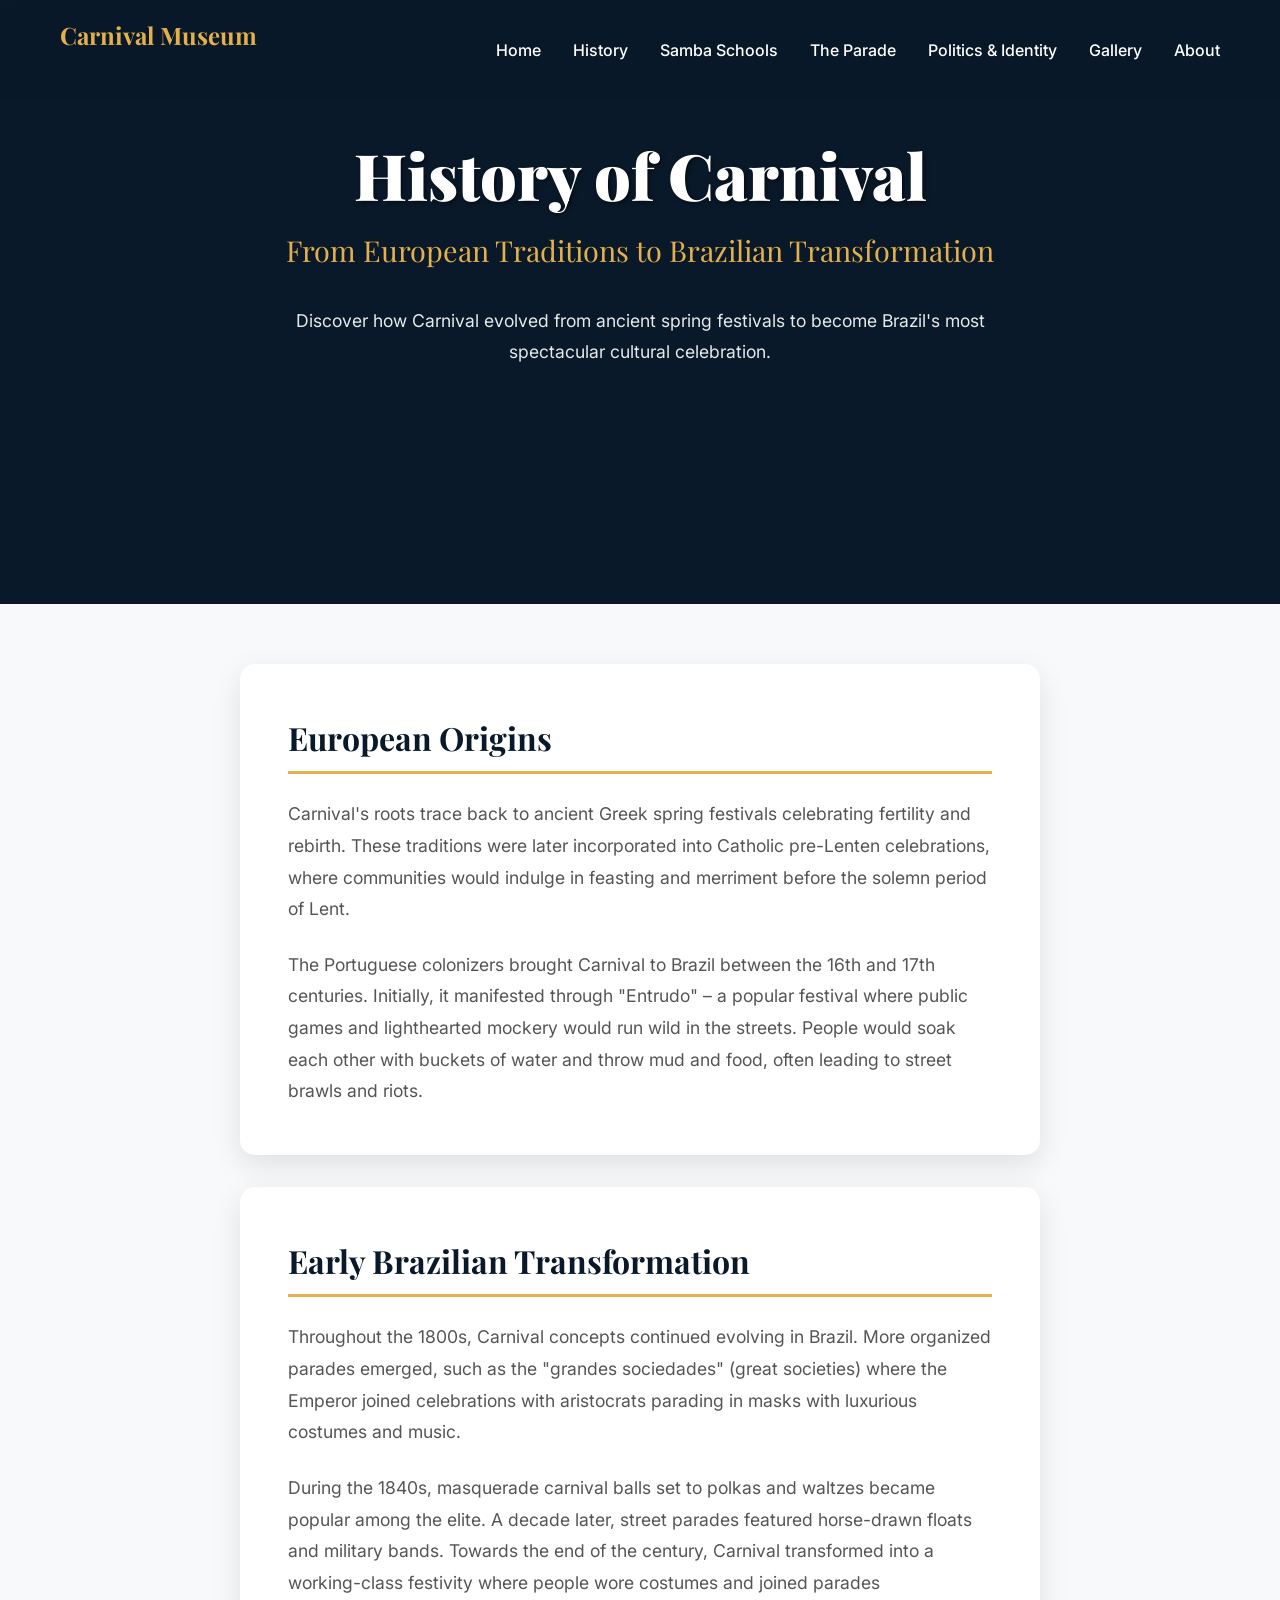
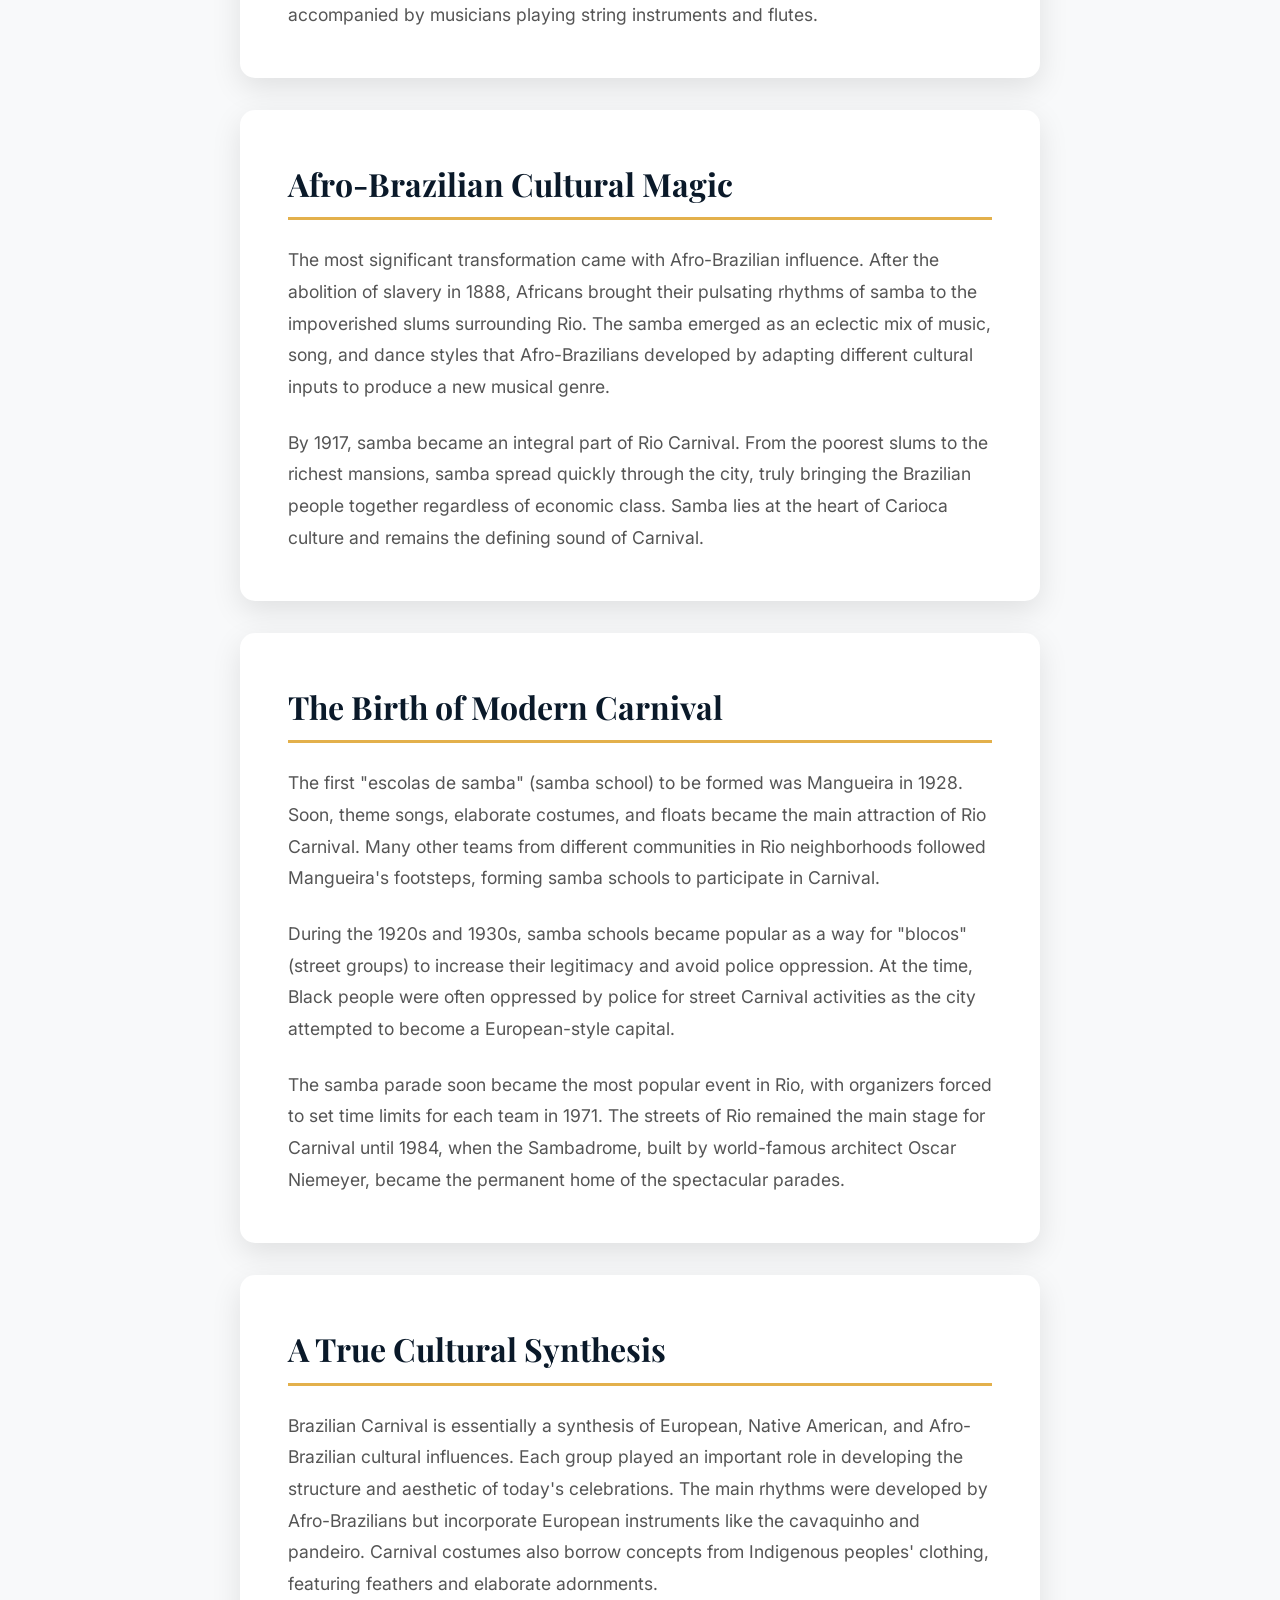
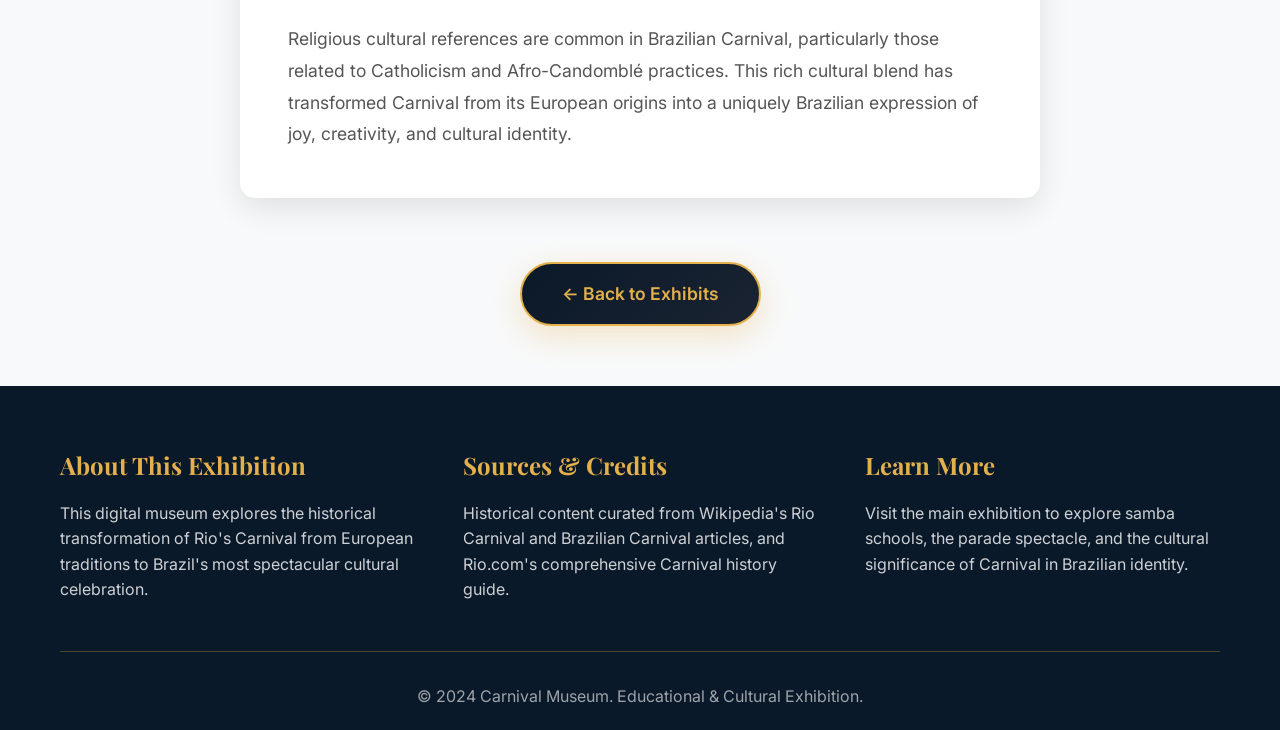
==== history.html @ 009efcbb "Connect all exhibit pages with sequential navigation" ====
<!DOCTYPE html>
<html lang="en">
<head>
    <meta charset="UTF-8">
    <meta name="viewport" content="width=device-width, initial-scale=1.0">
    <title>History of Carnival - Digital Museum</title>
    <link rel="stylesheet" href="styles.css">
    <link rel="preconnect" href="https://fonts.googleapis.com">
    <link rel="preconnect" href="https://fonts.gstatic.com" crossorigin>
    <link href="https://fonts.googleapis.com/css2?family=Playfair+Display:wght@400;700;900&family=Inter:wght@300;400;500;600&display=swap" rel="stylesheet">
</head>
<body>
    <!-- Navigation Bar -->
    <header class="navbar" id="navbar">
        <div class="nav-container">
            <div class="nav-logo">
                <h2>Carnival Museum</h2>
            </div>
            <nav class="nav-menu" id="nav-menu">
                <a href="index.html" class="nav-link">Home</a>
                <a href="history.html" class="nav-link">History</a>
                <a href="samba-schools.html" class="nav-link">Samba Schools</a>
                <a href="parade.html" class="nav-link">The Parade</a>
                <a href="politics.html" class="nav-link">Politics & Identity</a>
                <a href="index.html#gallery" class="nav-link">Gallery</a>
                <a href="index.html#about" class="nav-link">About</a>
            </nav>
            <div class="hamburger" id="hamburger">
                <span class="bar"></span>
                <span class="bar"></span>
                <span class="bar"></span>
            </div>
        </div>
    </header>

    <!-- History Hero Section -->
    <section class="history-hero">
        <div class="hero-background">
            <img src="images/history.jpg" alt="Carnival History">
            <div class="hero-overlay"></div>
        </div>
        <div class="hero-content">
            <h1 class="hero-title">History of Carnival</h1>
            <h2 class="hero-subtitle">From European Traditions to Brazilian Transformation</h2>
            <p class="hero-description">
                Discover how Carnival evolved from ancient spring festivals to become Brazil's most spectacular cultural celebration.
            </p>
        </div>
    </section>

    <!-- History Content -->
    <section class="history-content">
        <div class="container">
            <div class="history-article">
                <!-- European Origins -->
                <div class="history-section" data-aos="fade-up">
                    <h2>European Origins</h2>
                    <p>
                        Carnival's roots trace back to ancient Greek spring festivals celebrating fertility and rebirth. 
                        These traditions were later incorporated into Catholic pre-Lenten celebrations, where communities 
                        would indulge in feasting and merriment before the solemn period of Lent.
                    </p>
                    <p>
                        The Portuguese colonizers brought Carnival to Brazil between the 16th and 17th centuries. 
                        Initially, it manifested through "Entrudo" – a popular festival where public games and 
                        lighthearted mockery would run wild in the streets. People would soak each other with 
                        buckets of water and throw mud and food, often leading to street brawls and riots.
                    </p>
                </div>

                <!-- Early Brazilian Transformation -->
                <div class="history-section" data-aos="fade-up" data-aos-delay="100">
                    <h2>Early Brazilian Transformation</h2>
                    <p>
                        Throughout the 1800s, Carnival concepts continued evolving in Brazil. More organized parades 
                        emerged, such as the "grandes sociedades" (great societies) where the Emperor joined 
                        celebrations with aristocrats parading in masks with luxurious costumes and music.
                    </p>
                    <p>
                        During the 1840s, masquerade carnival balls set to polkas and waltzes became popular among 
                        the elite. A decade later, street parades featured horse-drawn floats and military bands. 
                        Towards the end of the century, Carnival transformed into a working-class festivity where 
                        people wore costumes and joined parades accompanied by musicians playing string instruments and flutes.
                    </p>
                </div>

                <!-- Afro-Brazilian Influence -->
                <div class="history-section" data-aos="fade-up" data-aos-delay="200">
                    <h2>Afro-Brazilian Cultural Magic</h2>
                    <p>
                        The most significant transformation came with Afro-Brazilian influence. After the abolition 
                        of slavery in 1888, Africans brought their pulsating rhythms of samba to the impoverished 
                        slums surrounding Rio. The samba emerged as an eclectic mix of music, song, and dance 
                        styles that Afro-Brazilians developed by adapting different cultural inputs to produce a 
                        new musical genre.
                    </p>
                    <p>
                        By 1917, samba became an integral part of Rio Carnival. From the poorest slums to the 
                        richest mansions, samba spread quickly through the city, truly bringing the Brazilian people 
                        together regardless of economic class. Samba lies at the heart of Carioca culture and remains 
                        the defining sound of Carnival.
                    </p>
                </div>

                <!-- Modern Carnival -->
                <div class="history-section" data-aos="fade-up" data-aos-delay="300">
                    <h2>The Birth of Modern Carnival</h2>
                    <p>
                        The first "escolas de samba" (samba school) to be formed was Mangueira in 1928. Soon, 
                        theme songs, elaborate costumes, and floats became the main attraction of Rio Carnival. 
                        Many other teams from different communities in Rio neighborhoods followed Mangueira's footsteps, 
                        forming samba schools to participate in Carnival.
                    </p>
                    <p>
                        During the 1920s and 1930s, samba schools became popular as a way for "blocos" (street groups) 
                        to increase their legitimacy and avoid police oppression. At the time, Black people were often 
                        oppressed by police for street Carnival activities as the city attempted to become a 
                        European-style capital.
                    </p>
                    <p>
                        The samba parade soon became the most popular event in Rio, with organizers forced to set 
                        time limits for each team in 1971. The streets of Rio remained the main stage for Carnival 
                        until 1984, when the Sambadrome, built by world-famous architect Oscar Niemeyer, became 
                        the permanent home of the spectacular parades.
                    </p>
                </div>

                <!-- Cultural Synthesis -->
                <div class="history-section" data-aos="fade-up" data-aos-delay="400">
                    <h2>A True Cultural Synthesis</h2>
                    <p>
                        Brazilian Carnival is essentially a synthesis of European, Native American, and Afro-Brazilian 
                        cultural influences. Each group played an important role in developing the structure and 
                        aesthetic of today's celebrations. The main rhythms were developed by Afro-Brazilians but 
                        incorporate European instruments like the cavaquinho and pandeiro. Carnival costumes also 
                        borrow concepts from Indigenous peoples' clothing, featuring feathers and elaborate adornments.
                    </p>
                    <p>
                        Religious cultural references are common in Brazilian Carnival, particularly those related to 
                        Catholicism and Afro-Candomblé practices. This rich cultural blend has transformed Carnival 
                        from its European origins into a uniquely Brazilian expression of joy, creativity, and cultural identity.
                    </p>
                </div>
            </div>

            <!-- Back to Exhibits -->
            <div class="back-to-exhibits" data-aos="fade-up" data-aos-delay="500">
                <a href="index.html#exhibits" class="cta-button">← Back to Exhibits</a>
            </div>
        </div>
    </section>

    <!-- Footer -->
    <footer class="footer">
        <div class="container">
            <div class="footer-content">
                <div class="footer-section">
                    <h3>About This Exhibition</h3>
                    <p>
                        This digital museum explores the historical transformation of Rio's Carnival from European 
                        traditions to Brazil's most spectacular cultural celebration.
                    </p>
                </div>
                <div class="footer-section">
                    <h3>Sources & Credits</h3>
                    <p>
                        Historical content curated from Wikipedia's Rio Carnival and Brazilian Carnival articles, 
                        and Rio.com's comprehensive Carnival history guide.
                    </p>
                </div>
                <div class="footer-section">
                    <h3>Learn More</h3>
                    <p>
                        Visit the main exhibition to explore samba schools, the parade spectacle, and the cultural 
                        significance of Carnival in Brazilian identity.
                    </p>
                </div>
            </div>
            <div class="footer-bottom">
                <p>&copy; 2024 Carnival Museum. Educational & Cultural Exhibition.</p>
            </div>
        </div>
    </footer>

    <script src="script.js"></script>
</body>
</html>
---- styles.css ----
/* Reset and Base Styles */
* {
    margin: 0;
    padding: 0;
    box-sizing: border-box;
}

html {
    scroll-behavior: smooth;
}

body {
    font-family: 'Inter', sans-serif;
    line-height: 1.6;
    color: #333;
    background-color: #0a1929;
    overflow-x: hidden;
}

.container {
    max-width: 1200px;
    margin: 0 auto;
    padding: 0 20px;
}

/* Typography */
h1, h2, h3 {
    font-family: 'Playfair Display', serif;
    font-weight: 700;
}

h1 {
    font-size: 4rem;
    font-weight: 900;
    line-height: 1.1;
}

h2 {
    font-size: 3rem;
    margin-bottom: 2rem;
}

h3 {
    font-size: 1.5rem;
    margin-bottom: 1rem;
}

/* Navigation Bar */
.navbar {
    position: fixed;
    top: 0;
    width: 100%;
    background: rgba(10, 25, 41, 0.95);
    backdrop-filter: blur(10px);
    z-index: 1000;
    transition: all 0.3s ease;
    padding: 1rem 0;
}

.navbar.scrolled {
    background: rgba(10, 25, 41, 0.98);
    box-shadow: 0 2px 20px rgba(0, 0, 0, 0.3);
}

.nav-container {
    max-width: 1200px;
    margin: 0 auto;
    padding: 0 20px;
    display: flex;
    justify-content: space-between;
    align-items: center;
}

.nav-logo h2 {
    color: #e3b04b;
    font-size: 1.5rem;
    font-weight: 700;
}

.nav-menu {
    display: flex;
    gap: 2rem;
    list-style: none;
}

.nav-link {
    color: #fff;
    text-decoration: none;
    font-weight: 500;
    transition: color 0.3s ease;
    position: relative;
}

.nav-link:hover {
    color: #e3b04b;
}

.nav-link::after {
    content: '';
    position: absolute;
    bottom: -5px;
    left: 0;
    width: 0;
    height: 2px;
    background: #e3b04b;
    transition: width 0.3s ease;
}

.nav-link:hover::after {
    width: 100%;
}

.hamburger {
    display: none;
    flex-direction: column;
    cursor: pointer;
}

.bar {
    width: 25px;
    height: 3px;
    background: #e3b04b;
    margin: 3px 0;
    transition: 0.3s;
}

/* Hero Section */
.hero {
    height: 100vh;
    position: relative;
    display: flex;
    align-items: center;
    justify-content: center;
    overflow: hidden;
}

.hero-background {
    position: absolute;
    top: 0;
    left: 0;
    width: 100%;
    height: 100%;
    z-index: -1;
}

.hero-background img {
    width: 100%;
    height: 100%;
    object-fit: cover;
}

.hero-overlay {
    position: absolute;
    top: 0;
    left: 0;
    width: 100%;
    height: 100%;
    background: linear-gradient(135deg, rgba(10, 25, 41, 0.8) 0%, rgba(10, 25, 41, 0.6) 100%);
}

.hero-content {
    text-align: center;
    color: #fff;
    max-width: 800px;
    padding: 0 20px;
    z-index: 1;
}

.hero-title {
    font-size: 5rem;
    margin-bottom: 1rem;
    color: #fff;
    text-shadow: 2px 2px 4px rgba(0, 0, 0, 0.5);
}

.hero-subtitle {
    font-size: 2rem;
    font-weight: 400;
    margin-bottom: 2rem;
    color: #e3b04b;
}

.hero-description {
    font-size: 1.2rem;
    margin-bottom: 3rem;
    line-height: 1.8;
    opacity: 0.9;
}

.cta-button {
    display: inline-block;
    background: linear-gradient(135deg, #e3b04b 0%, #f4d03f 100%);
    color: #0a1929;
    padding: 1rem 2.5rem;
    border-radius: 50px;
    text-decoration: none;
    font-weight: 600;
    font-size: 1.1rem;
    transition: all 0.3s ease;
    box-shadow: 0 10px 30px rgba(227, 176, 75, 0.3);
}

.cta-button:hover {
    transform: translateY(-3px);
    box-shadow: 0 15px 40px rgba(227, 176, 75, 0.4);
}

/* Exhibit Cards */
.exhibits {
    padding: 100px 0;
    background: #f8f9fa;
}

.exhibit-grid {
    display: grid;
    grid-template-columns: repeat(4, 1fr);
    gap: 1.5rem;
    margin-top: 4rem;
}

.exhibit-card {
    background: #fff;
    border-radius: 15px;
    overflow: hidden;
    box-shadow: 0 10px 30px rgba(0, 0, 0, 0.1);
    transition: all 0.3s ease;
    cursor: pointer;
}

.exhibit-card-link {
    text-decoration: none;
    color: inherit;
    display: block;
}

.exhibit-card-link:hover .exhibit-card {
    transform: translateY(-10px);
    box-shadow: 0 20px 40px rgba(0, 0, 0, 0.15);
}

.exhibit-card:hover {
    transform: translateY(-10px);
    box-shadow: 0 20px 40px rgba(0, 0, 0, 0.15);
}

.card-image {
    position: relative;
    height: 250px;
    overflow: hidden;
}

.card-image img {
    width: 100%;
    height: 100%;
    object-fit: cover;
    transition: transform 0.3s ease;
}

.exhibit-card:hover .card-image img {
    transform: scale(1.1);
}

.card-overlay {
    position: absolute;
    bottom: 0;
    left: 0;
    width: 100%;
    height: 50%;
    background: linear-gradient(to top, rgba(0, 0, 0, 0.7) 0%, transparent 100%);
}

.card-content {
    padding: 2rem;
}

.card-content h3 {
    color: #0a1929;
    margin-bottom: 1rem;
}

.card-content p {
    color: #666;
    line-height: 1.6;
}

/* Timeline */
.timeline {
    padding: 100px 0;
    background: #0a1929;
    color: #fff;
}

.section-title {
    text-align: center;
    color: #e3b04b;
    margin-bottom: 4rem;
}

.timeline-container {
    display: grid;
    grid-template-columns: repeat(auto-fit, minmax(250px, 1fr));
    gap: 2rem;
}

.timeline-card {
    background: rgba(255, 255, 255, 0.05);
    border: 1px solid rgba(227, 176, 75, 0.3);
    border-radius: 15px;
    padding: 2rem;
    transition: all 0.3s ease;
}

.timeline-card:hover {
    background: rgba(255, 255, 255, 0.1);
    border-color: #e3b04b;
    transform: translateY(-5px);
}

.timeline-year {
    font-size: 2rem;
    font-weight: 700;
    color: #e3b04b;
    margin-bottom: 1rem;
}

.timeline-content h3 {
    color: #fff;
    margin-bottom: 1rem;
}

.timeline-content p {
    color: rgba(255, 255, 255, 0.8);
    line-height: 1.6;
}

/* Gallery */
.gallery {
    padding: 100px 0;
    background: #f8f9fa;
}

.gallery-grid {
    display: grid;
    grid-template-columns: repeat(auto-fit, minmax(300px, 1fr));
    gap: 2rem;
}

.gallery-item {
    position: relative;
    height: 300px;
    border-radius: 15px;
    overflow: hidden;
    cursor: pointer;
    transition: all 0.3s ease;
}

.gallery-item img {
    width: 100%;
    height: 100%;
    object-fit: cover;
    transition: transform 0.3s ease;
}

.gallery-item:hover img {
    transform: scale(1.1);
}

.gallery-overlay {
    position: absolute;
    top: 0;
    left: 0;
    width: 100%;
    height: 100%;
    background: rgba(227, 176, 75, 0.8);
    display: flex;
    align-items: center;
    justify-content: center;
    opacity: 0;
    transition: opacity 0.3s ease;
}

.gallery-item:hover .gallery-overlay {
    opacity: 1;
}

.gallery-overlay span {
    color: #0a1929;
    font-weight: 600;
    font-size: 1.1rem;
}

/* Lightbox */
.lightbox {
    position: fixed;
    top: 0;
    left: 0;
    width: 100%;
    height: 100%;
    background: rgba(0, 0, 0, 0.9);
    display: none;
    align-items: center;
    justify-content: center;
    z-index: 2000;
}

.lightbox.active {
    display: flex;
}

.lightbox-content {
    position: relative;
    max-width: 90%;
    max-height: 90%;
}

.lightbox-content img {
    width: 100%;
    height: 100%;
    object-fit: contain;
    border-radius: 10px;
}

.lightbox-close {
    position: absolute;
    top: -40px;
    right: 0;
    background: none;
    border: none;
    color: #fff;
    font-size: 2rem;
    cursor: pointer;
    transition: color 0.3s ease;
}

.lightbox-close:hover {
    color: #e3b04b;
}

/* Rhythm Section */
.rhythm-section {
    padding: 100px 0;
    background: linear-gradient(135deg, #0a1929 0%, #1a2332 100%);
    color: #fff;
    text-align: center;
}

.rhythm-description {
    max-width: 600px;
    margin: 0 auto 3rem;
    font-size: 1.1rem;
    line-height: 1.8;
    opacity: 0.9;
}

.rhythm-button {
    background: linear-gradient(135deg, #e3b04b 0%, #f4d03f 100%);
    color: #0a1929;
    border: none;
    padding: 1rem 2.5rem;
    border-radius: 50px;
    font-size: 1.1rem;
    font-weight: 600;
    cursor: pointer;
    transition: all 0.3s ease;
    box-shadow: 0 10px 30px rgba(227, 176, 75, 0.3);
    display: inline-flex;
    align-items: center;
    gap: 0.5rem;
}

.rhythm-button:hover {
    transform: translateY(-3px);
    box-shadow: 0 15px 40px rgba(227, 176, 75, 0.4);
}

.play-icon {
    font-size: 1.2rem;
}

.rhythm-button.playing .play-icon {
    animation: pulse 1s infinite;
}

@keyframes pulse {
    0% { transform: scale(1); }
    50% { transform: scale(1.1); }
    100% { transform: scale(1); }
}

/* Footer */
.footer {
    background: #0a1929;
    color: #fff;
    padding: 60px 0 20px;
}

.footer-content {
    display: grid;
    grid-template-columns: repeat(auto-fit, minmax(300px, 1fr));
    gap: 3rem;
    margin-bottom: 3rem;
}

.footer-section h3 {
    color: #e3b04b;
    margin-bottom: 1rem;
}

.footer-section p {
    color: rgba(255, 255, 255, 0.8);
    line-height: 1.6;
}

.footer-bottom {
    border-top: 1px solid rgba(227, 176, 75, 0.3);
    padding-top: 2rem;
    text-align: center;
    color: rgba(255, 255, 255, 0.6);
}

/* History Page Styles */
.history-hero {
    height: 60vh;
    position: relative;
    display: flex;
    align-items: center;
    justify-content: center;
    overflow: hidden;
    margin-bottom: 4rem;
}

.history-hero .hero-background {
    position: absolute;
    top: 0;
    left: 0;
    width: 100%;
    height: 100%;
    z-index: -1;
}

.history-hero .hero-background img {
    width: 100%;
    height: 100%;
    object-fit: cover;
}

.history-hero .hero-overlay {
    position: absolute;
    top: 0;
    left: 0;
    width: 100%;
    height: 100%;
    background: linear-gradient(135deg, rgba(10, 25, 41, 0.9) 0%, rgba(10, 25, 41, 0.7) 100%);
}

.history-hero .hero-content {
    text-align: center;
    color: #fff;
    max-width: 800px;
    padding: 0 20px;
    z-index: 1;
}

.history-hero .hero-title {
    font-size: 4rem;
    margin-bottom: 1rem;
    color: #fff;
    text-shadow: 2px 2px 4px rgba(0, 0, 0, 0.5);
}

.history-hero .hero-subtitle {
    font-size: 1.8rem;
    font-weight: 400;
    margin-bottom: 2rem;
    color: #e3b04b;
}

.history-hero .hero-description {
    font-size: 1.1rem;
    margin-bottom: 2rem;
    line-height: 1.8;
    opacity: 0.9;
}

.history-content {
    background: #f8f9fa;
    padding: 60px 0;
}

.history-article {
    max-width: 800px;
    margin: 0 auto;
}

.history-section {
    background: #fff;
    border-radius: 15px;
    padding: 3rem;
    margin-bottom: 2rem;
    box-shadow: 0 10px 30px rgba(0, 0, 0, 0.1);
    transition: all 0.3s ease;
}

.history-section:hover {
    transform: translateY(-5px);
    box-shadow: 0 15px 40px rgba(0, 0, 0, 0.15);
}

.history-section h2 {
    color: #0a1929;
    font-size: 2rem;
    margin-bottom: 1.5rem;
    border-bottom: 3px solid #e3b04b;
    padding-bottom: 0.5rem;
}

.history-section p {
    color: #555;
    font-size: 1.1rem;
    line-height: 1.8;
    margin-bottom: 1.5rem;
}

.history-section p:last-child {
    margin-bottom: 0;
}

.back-to-exhibits {
    text-align: center;
    margin-top: 4rem;
}

.back-to-exhibits .cta-button {
    display: inline-block;
    background: linear-gradient(135deg, #0a1929 0%, #1a2332 100%);
    color: #e3b04b;
    padding: 1rem 2.5rem;
    border-radius: 50px;
    text-decoration: none;
    font-weight: 600;
    font-size: 1.1rem;
    transition: all 0.3s ease;
    border: 2px solid #e3b04b;
}

.back-to-exhibits .cta-button:hover {
    background: linear-gradient(135deg, #e3b04b 0%, #f4d03f 100%);
    color: #0a1929;
    transform: translateY(-3px);
}

/* Samba Schools Page Styles */
.samba-hero {
    height: 60vh;
    position: relative;
    display: flex;
    align-items: center;
    justify-content: center;
    overflow: hidden;
    margin-bottom: 4rem;
}

.samba-hero .hero-background {
    position: absolute;
    top: 0;
    left: 0;
    width: 100%;
    height: 100%;
    z-index: -1;
}

.samba-hero .hero-background img {
    width: 100%;
    height: 100%;
    object-fit: cover;
}

.samba-hero .hero-overlay {
    position: absolute;
    top: 0;
    left: 0;
    width: 100%;
    height: 100%;
    background: linear-gradient(135deg, rgba(10, 25, 41, 0.9) 0%, rgba(10, 25, 41, 0.7) 100%);
}

.samba-hero .hero-content {
    text-align: center;
    color: #fff;
    max-width: 800px;
    padding: 0 20px;
    z-index: 1;
}

.samba-hero .hero-title {
    font-size: 4rem;
    margin-bottom: 1rem;
    color: #fff;
    text-shadow: 2px 2px 4px rgba(0, 0, 0, 0.5);
}

.samba-hero .hero-subtitle {
    font-size: 1.8rem;
    font-weight: 400;
    margin-bottom: 2rem;
    color: #e3b04b;
}

.samba-hero .hero-description {
    font-size: 1.1rem;
    margin-bottom: 2rem;
    line-height: 1.8;
    opacity: 0.9;
}

.samba-content {
    background: #f8f9fa;
    padding: 60px 0;
}

.samba-article {
    max-width: 800px;
    margin: 0 auto;
}

.samba-section {
    background: #fff;
    border-radius: 15px;
    padding: 3rem;
    margin-bottom: 2rem;
    box-shadow: 0 10px 30px rgba(0, 0, 0, 0.1);
    transition: all 0.3s ease;
}

.samba-section:hover {
    transform: translateY(-5px);
    box-shadow: 0 15px 40px rgba(0, 0, 0, 0.15);
}

.samba-section h2 {
    color: #0a1929;
    font-size: 2rem;
    margin-bottom: 1.5rem;
    border-bottom: 3px solid #e3b04b;
    padding-bottom: 0.5rem;
}

.samba-section p {
    color: #555;
    font-size: 1.1rem;
    line-height: 1.8;
    margin-bottom: 1.5rem;
}

.samba-section p:last-child {
    margin-bottom: 0;
}

/* Parade Page Styles */
.parade-hero {
    height: 60vh;
    position: relative;
    display: flex;
    align-items: center;
    justify-content: center;
    overflow: hidden;
    margin-bottom: 4rem;
}

.parade-hero .hero-background {
    position: absolute;
    top: 0;
    left: 0;
    width: 100%;
    height: 100%;
    z-index: -1;
}

.parade-hero .hero-background img {
    width: 100%;
    height: 100%;
    object-fit: cover;
}

.parade-hero .hero-overlay {
    position: absolute;
    top: 0;
    left: 0;
    width: 100%;
    height: 100%;
    background: linear-gradient(135deg, rgba(10, 25, 41, 0.9) 0%, rgba(10, 25, 41, 0.7) 100%);
}

.parade-hero .hero-content {
    text-align: center;
    color: #fff;
    max-width: 800px;
    padding: 0 20px;
    z-index: 1;
}

.parade-hero .hero-title {
    font-size: 4rem;
    margin-bottom: 1rem;
    color: #fff;
    text-shadow: 2px 2px 4px rgba(0, 0, 0, 0.5);
}

.parade-hero .hero-subtitle {
    font-size: 1.8rem;
    font-weight: 400;
    margin-bottom: 2rem;
    color: #e3b04b;
}

.parade-hero .hero-description {
    font-size: 1.1rem;
    margin-bottom: 2rem;
    line-height: 1.8;
    opacity: 0.9;
}

.parade-content {
    background: #f8f9fa;
    padding: 60px 0;
}

.parade-article {
    max-width: 800px;
    margin: 0 auto;
}

.parade-section {
    background: #fff;
    border-radius: 15px;
    padding: 3rem;
    margin-bottom: 2rem;
    box-shadow: 0 10px 30px rgba(0, 0, 0, 0.1);
    transition: all 0.3s ease;
}

.parade-section:hover {
    transform: translateY(-5px);
    box-shadow: 0 15px 40px rgba(0, 0, 0, 0.15);
}

.parade-section h2 {
    color: #0a1929;
    font-size: 2rem;
    margin-bottom: 1.5rem;
    border-bottom: 3px solid #e3b04b;
    padding-bottom: 0.5rem;
}

.parade-section p {
    color: #555;
    font-size: 1.1rem;
    line-height: 1.8;
    margin-bottom: 1.5rem;
}

.parade-section p:last-child {
    margin-bottom: 0;
}

/* Politics & Identity Page Styles */
.politics-hero {
    height: 60vh;
    position: relative;
    display: flex;
    align-items: center;
    justify-content: center;
    overflow: hidden;
    margin-bottom: 4rem;
}

.politics-hero .hero-background {
    position: absolute;
    top: 0;
    left: 0;
    width: 100%;
    height: 100%;
    z-index: -1;
}

.politics-hero .hero-background img {
    width: 100%;
    height: 100%;
    object-fit: cover;
}

.politics-hero .hero-overlay {
    position: absolute;
    top: 0;
    left: 0;
    width: 100%;
    height: 100%;
    background: linear-gradient(135deg, rgba(10, 25, 41, 0.9) 0%, rgba(10, 25, 41, 0.7) 100%);
}

.politics-hero .hero-content {
    text-align: center;
    color: #fff;
    max-width: 800px;
    padding: 0 20px;
    z-index: 1;
}

.politics-hero .hero-title {
    font-size: 4rem;
    margin-bottom: 1rem;
    color: #fff;
    text-shadow: 2px 2px 4px rgba(0, 0, 0, 0.5);
}

.politics-hero .hero-subtitle {
    font-size: 1.8rem;
    font-weight: 400;
    margin-bottom: 2rem;
    color: #e3b04b;
}

.politics-hero .hero-description {
    font-size: 1.1rem;
    margin-bottom: 2rem;
    line-height: 1.8;
    opacity: 0.9;
}

.politics-content {
    background: #f8f9fa;
    padding: 60px 0;
}

.politics-article {
    max-width: 800px;
    margin: 0 auto;
}

.politics-section {
    background: #fff;
    border-radius: 15px;
    padding: 3rem;
    margin-bottom: 2rem;
    box-shadow: 0 10px 30px rgba(0, 0, 0, 0.1);
    transition: all 0.3s ease;
}

.politics-section:hover {
    transform: translateY(-5px);
    box-shadow: 0 15px 40px rgba(0, 0, 0, 0.15);
}

.politics-section h2 {
    color: #0a1929;
    font-size: 2rem;
    margin-bottom: 1.5rem;
    border-bottom: 3px solid #e3b04b;
    padding-bottom: 0.5rem;
}

.politics-section p {
    color: #555;
    font-size: 1.1rem;
    line-height: 1.8;
    margin-bottom: 1.5rem;
}

.politics-section p:last-child {
    margin-bottom: 0;
}

/* Scroll Animations */
.fade-in {
    opacity: 0;
    transform: translateY(30px);
    transition: all 0.8s ease;
}

.fade-in.visible {
    opacity: 1;
    transform: translateY(0);
}

/* Responsive Design */
@media (max-width: 768px) {
    .hamburger {
        display: flex;
    }

    .nav-menu {
        position: fixed;
        left: -100%;
        top: 70px;
        flex-direction: column;
        background-color: rgba(10, 25, 41, 0.98);
        width: 100%;
        text-align: center;
        transition: 0.3s;
        box-shadow: 0 10px 27px rgba(0, 0, 0, 0.05);
        padding: 2rem 0;
    }

    .nav-menu.active {
        left: 0;
    }

    .nav-menu li {
        margin: 1rem 0;
    }

    .hamburger.active .bar:nth-child(2) {
        opacity: 0;
    }

    .hamburger.active .bar:nth-child(1) {
        transform: translateY(8px) rotate(45deg);
    }

    .hamburger.active .bar:nth-child(3) {
        transform: translateY(-8px) rotate(-45deg);
    }

    .hero-title {
        font-size: 3rem;
    }

    .hero-subtitle {
        font-size: 1.5rem;
    }

    .hero-description {
        font-size: 1rem;
    }

    h1 {
        font-size: 3rem;
    }

    h2 {
        font-size: 2rem;
    }

    .exhibit-grid,
    .timeline-container,
    .gallery-grid {
        grid-template-columns: 1fr;
        gap: 1.5rem;
    }

    .footer-content {
        grid-template-columns: 1fr;
        gap: 2rem;
    }
}

@media (max-width: 1024px) {
    .exhibit-grid {
        grid-template-columns: repeat(2, 1fr);
        gap: 2rem;
    }
}

@media (max-width: 768px) {
    .hamburger {
        display: flex;
    }

    .nav-menu {
        position: fixed;
        left: -100%;
        top: 70px;
        flex-direction: column;
        background-color: rgba(10, 25, 41, 0.98);
        width: 100%;
        text-align: center;
        transition: 0.3s;
        box-shadow: 0 10px 27px rgba(0, 0, 0, 0.05);
        padding: 2rem 0;
    }

    .nav-menu.active {
        left: 0;
    }

    .nav-menu li {
        margin: 1rem 0;
    }

    .hamburger.active .bar:nth-child(2) {
        opacity: 0;
    }

    .hamburger.active .bar:nth-child(1) {
        transform: translateY(8px) rotate(45deg);
    }

    .hamburger.active .bar:nth-child(3) {
        transform: translateY(-8px) rotate(-45deg);
    }

    .hero-title {
        font-size: 3rem;
    }

    .hero-subtitle {
        font-size: 1.5rem;
    }

    .hero-description {
        font-size: 1rem;
    }

    h1 {
        font-size: 3rem;
    }

    h2 {
        font-size: 2rem;
    }

    .exhibit-grid,
    .timeline-container,
    .gallery-grid {
        grid-template-columns: 1fr;
        gap: 1.5rem;
    }

    .footer-content {
        grid-template-columns: 1fr;
        gap: 2rem;
    }
}

@media (max-width: 480px) {
    .hero-title {
        font-size: 2.5rem;
    }

    .hero-subtitle {
        font-size: 1.2rem;
    }

    .container {
        padding: 0 15px;
    }

    .card-content,
    .timeline-card {
        padding: 1.5rem;
    }

    .exhibits,
    .timeline,
    .gallery,
    .rhythm-section {
        padding: 60px 0;
    }
}
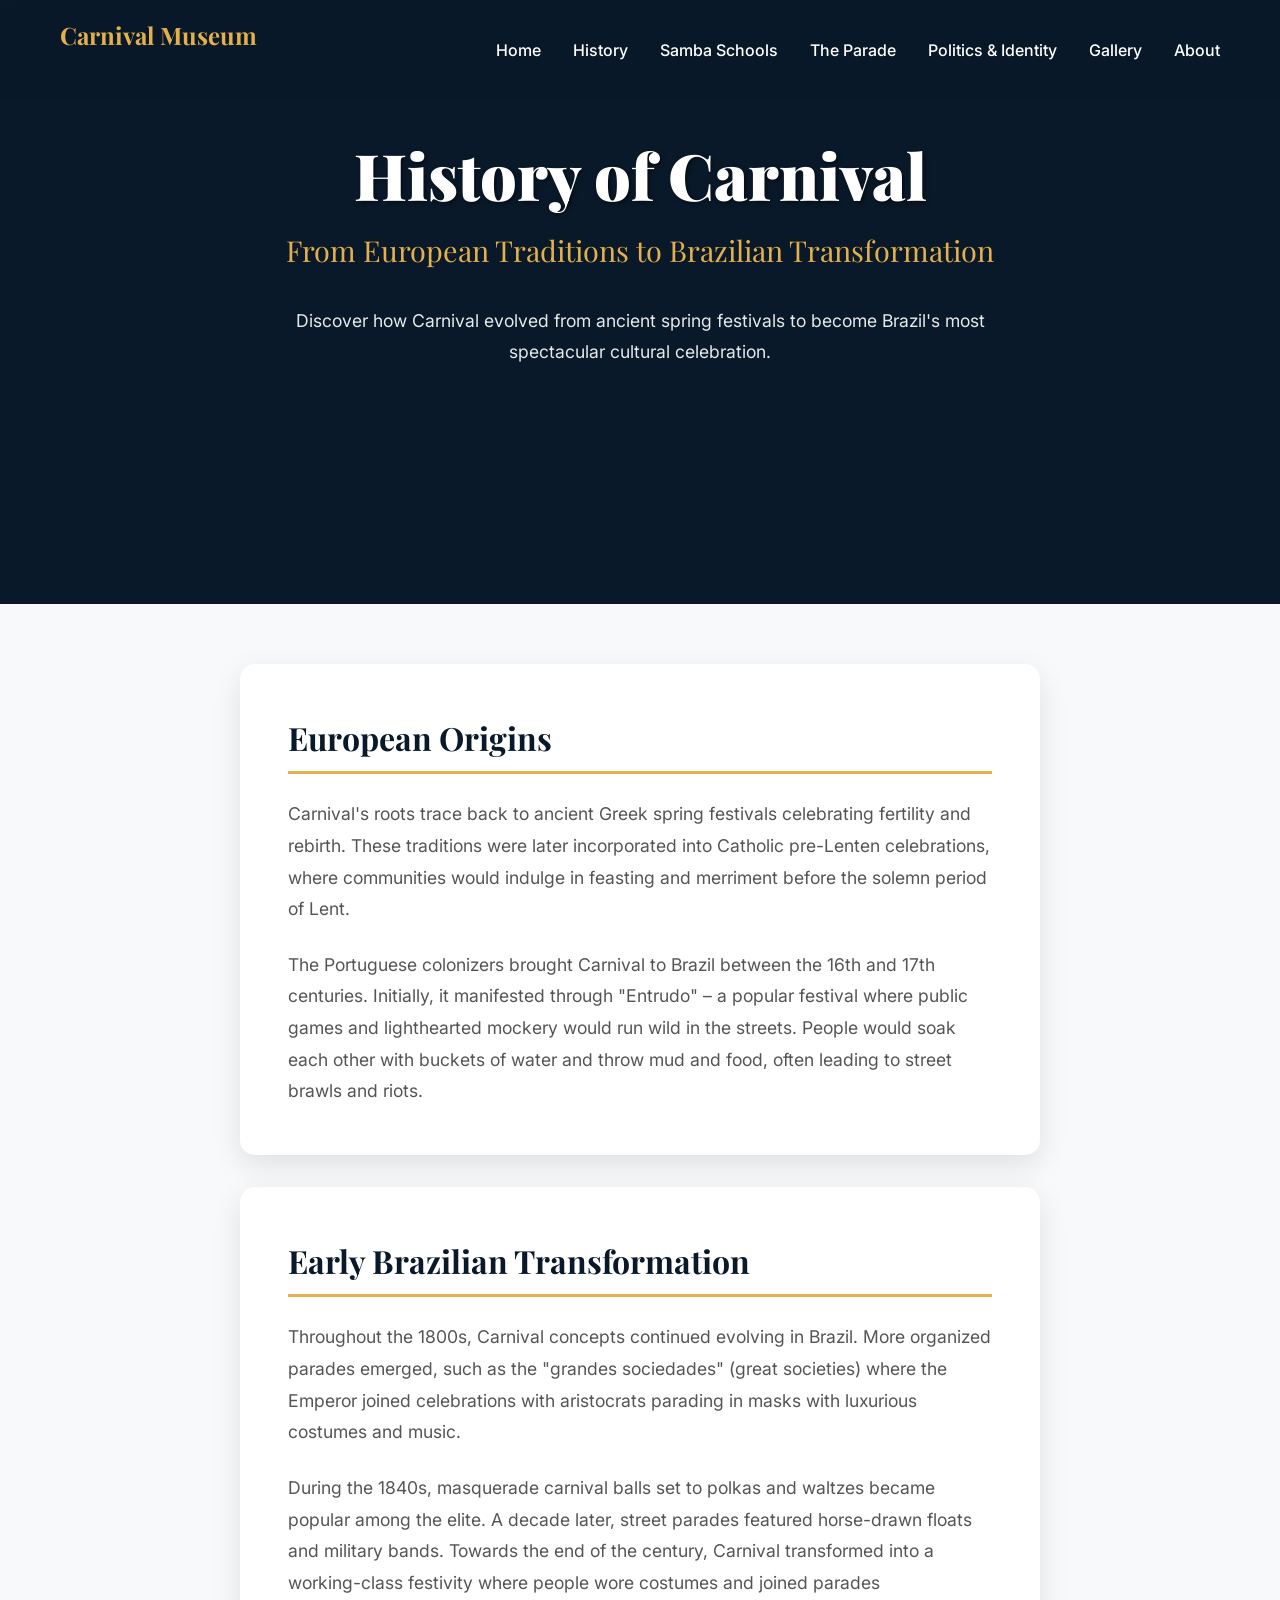
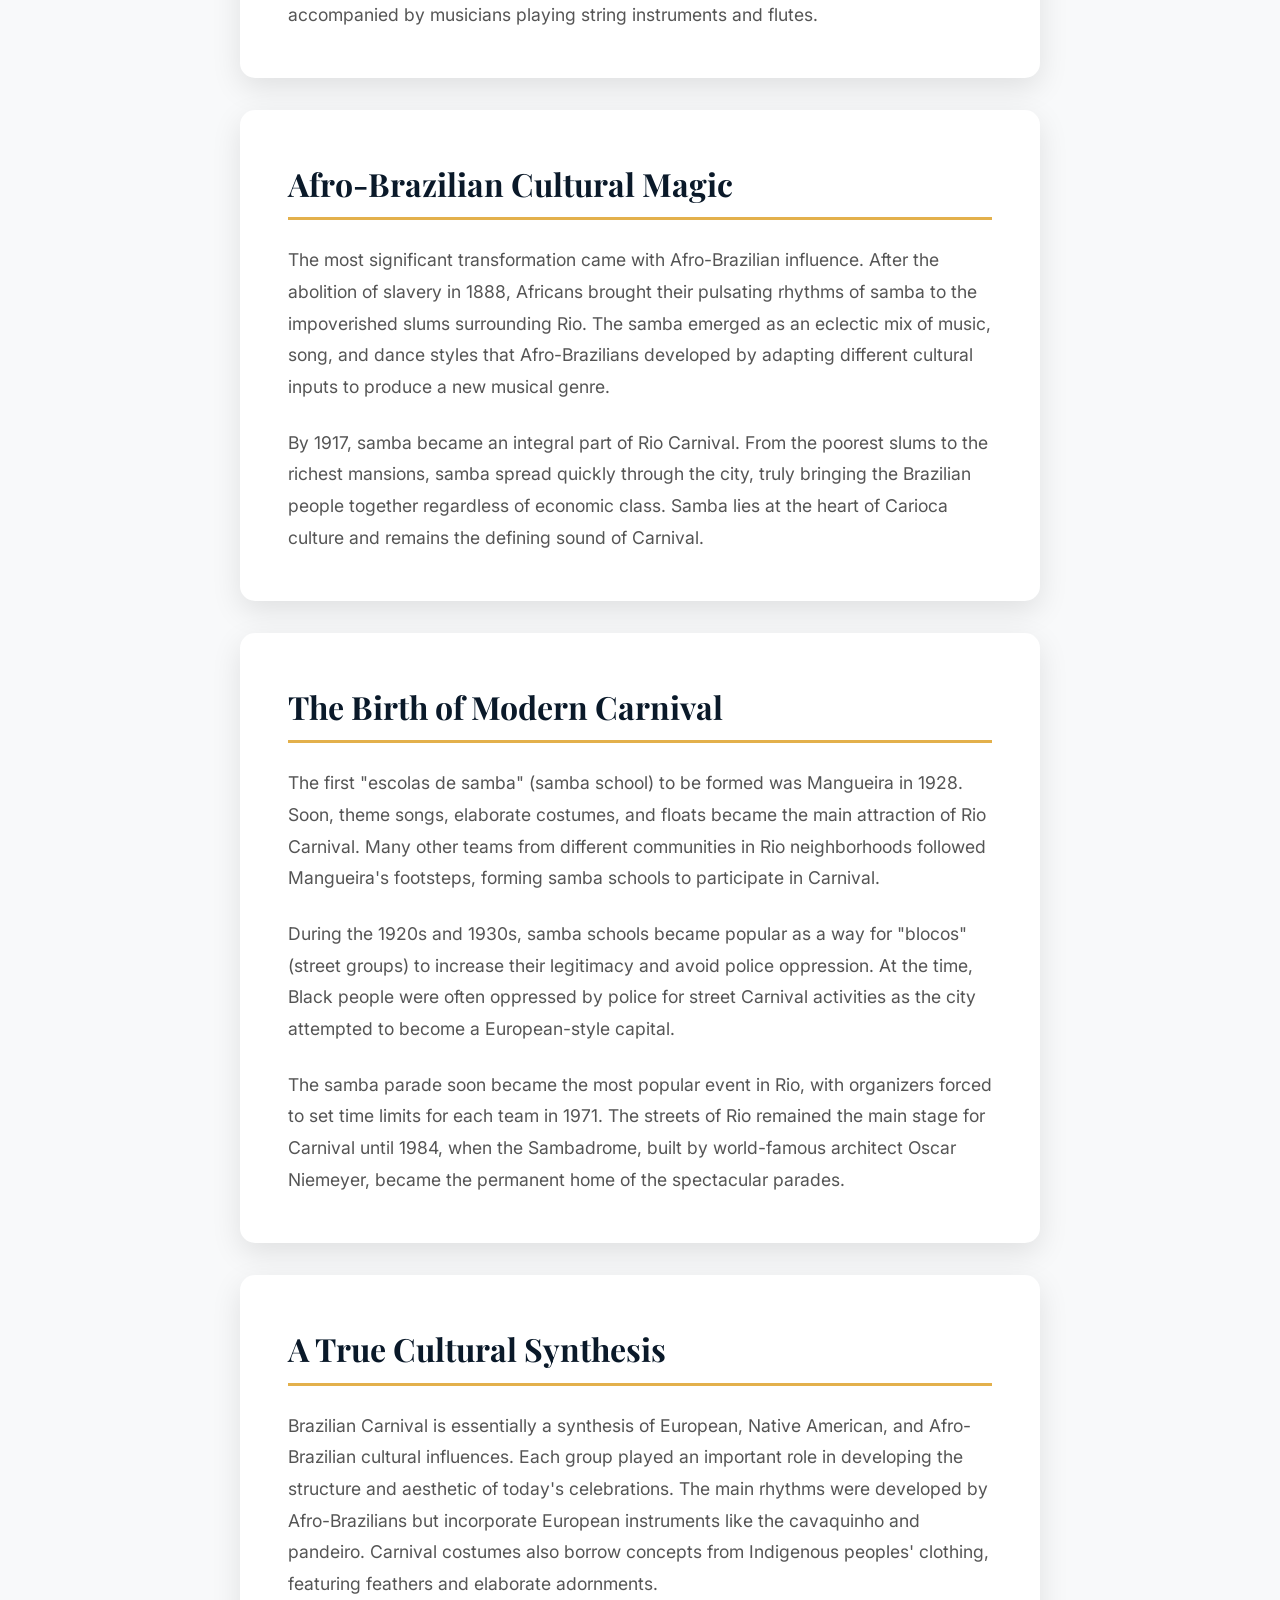
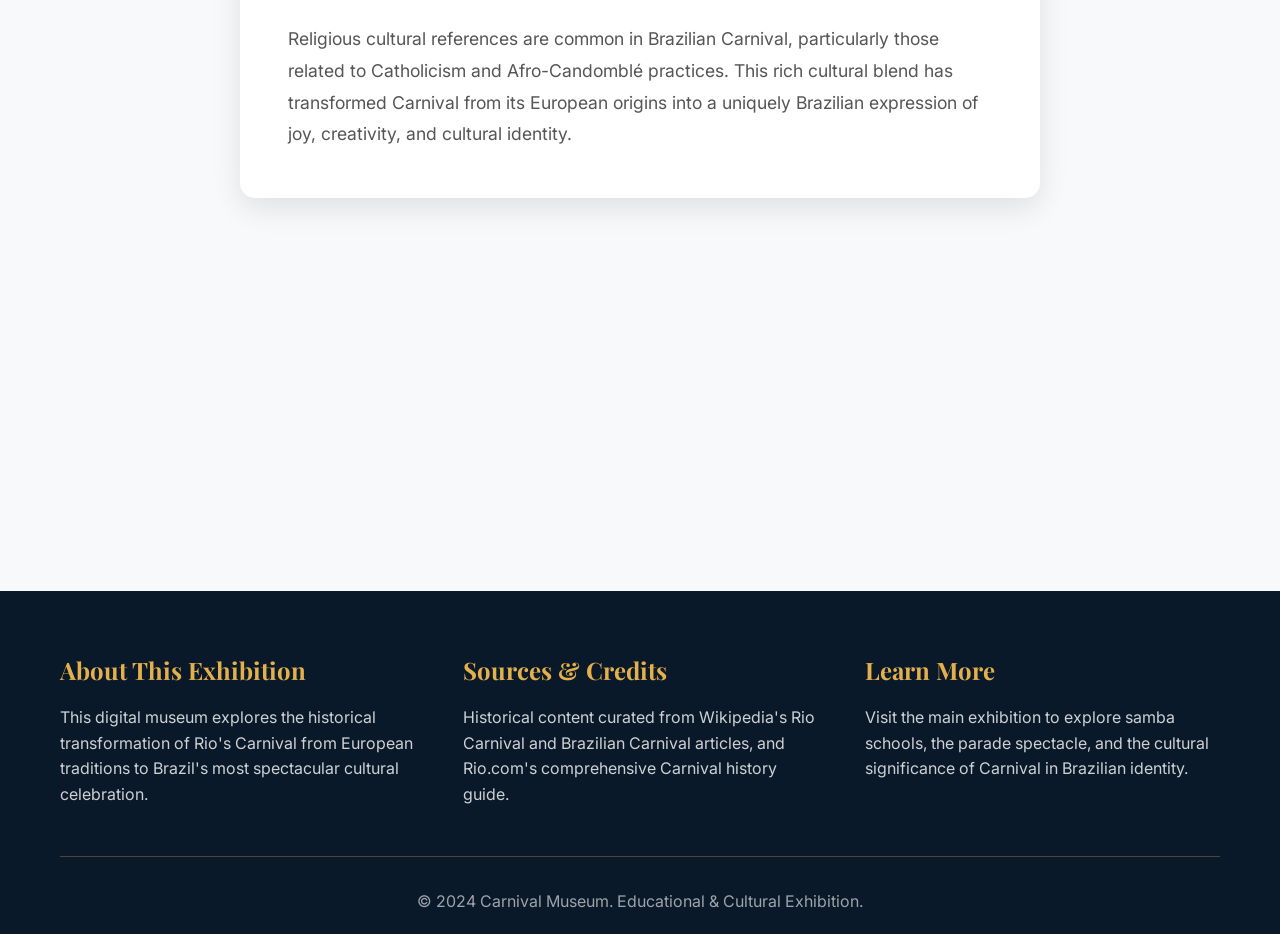
==== commit 04be65e9: "Add interactive page navigation buttons to all exhibit pages" ====
--- a/history.html
+++ b/history.html
@@ -147,6 +147,26 @@
             <div class="back-to-exhibits" data-aos="fade-up" data-aos-delay="500">
                 <a href="index.html#exhibits" class="cta-button">← Back to Exhibits</a>
             </div>
+
+            <!-- Page Navigation -->
+            <div class="page-navigation" data-aos="fade-up" data-aos-delay="600">
+                <div class="nav-buttons">
+                    <a href="index.html#exhibits" class="nav-button prev-button">
+                        <span class="nav-arrow">←</span>
+                        <div class="nav-text">
+                            <span class="nav-label">Previous</span>
+                            <span class="nav-title">Exhibits Home</span>
+                        </div>
+                    </a>
+                    <a href="samba-schools.html" class="nav-button next-button">
+                        <div class="nav-text">
+                            <span class="nav-label">Next</span>
+                            <span class="nav-title">Samba Schools</span>
+                        </div>
+                        <span class="nav-arrow">→</span>
+                    </a>
+                </div>
+            </div>
         </div>
     </section>
 
--- a/styles.css
+++ b/styles.css
@@ -632,21 +632,99 @@
 
 .back-to-exhibits .cta-button {
     display: inline-block;
-    background: linear-gradient(135deg, #0a1929 0%, #1a2332 100%);
-    color: #e3b04b;
-    padding: 1rem 2.5rem;
+    background: linear-gradient(135deg, #e3b04b 0%, #f4d03f 100%);
+    color: #0a1929;
+    padding: 12px 24px;
     border-radius: 50px;
+    font-weight: 600;
     text-decoration: none;
+    font-size: 1rem;
+    transition: all 0.3s ease;
+    position: relative;
+    border: 2px solid #e3b04b;
+}
+
+.back-to-exhibits .cta-button:hover {
+    background: linear-gradient(135deg, #e3b04b 0%, #f4d03f 100%);
+    color: #0a1929;
+    transform: translateY(-3px);
+    box-shadow: 0 15px 40px rgba(227, 176, 75, 0.4);
+}
+
+/* Page Navigation Styles */
+.page-navigation {
+    text-align: center;
+    margin-top: 3rem;
+    margin-bottom: 4rem;
+}
+
+.nav-buttons {
+    display: flex;
+    justify-content: space-between;
+    align-items: center;
+    gap: 2rem;
+    max-width: 800px;
+    margin: 0 auto;
+}
+
+.nav-button {
+    display: flex;
+    align-items: center;
+    gap: 1rem;
+    padding: 1.5rem 2rem;
+    background: linear-gradient(135deg, #e3b04b 0%, #f4d03f 100%);
+    color: #0a1929;
+    text-decoration: none;
+    border-radius: 15px;
     font-weight: 600;
-    font-size: 1.1rem;
     transition: all 0.3s ease;
     border: 2px solid #e3b04b;
-}
-
-.back-to-exhibits .cta-button:hover {
+    flex: 1;
+    min-width: 200px;
+    position: relative;
+    overflow: hidden;
+}
+
+.nav-button:hover {
+    transform: translateY(-3px);
+    box-shadow: 0 15px 40px rgba(227, 176, 75, 0.4);
     background: linear-gradient(135deg, #e3b04b 0%, #f4d03f 100%);
-    color: #0a1929;
-    transform: translateY(-3px);
+}
+
+.nav-button.prev-button {
+    justify-content: flex-start;
+}
+
+.nav-button.next-button {
+    justify-content: flex-end;
+}
+
+.nav-arrow {
+    font-size: 1.5rem;
+    font-weight: bold;
+    color: #0a1929;
+}
+
+.nav-text {
+    display: flex;
+    flex-direction: column;
+    align-items: flex-start;
+}
+
+.nav-button.next-button .nav-text {
+    align-items: flex-end;
+}
+
+.nav-label {
+    font-size: 0.9rem;
+    opacity: 0.8;
+    font-weight: 500;
+}
+
+.nav-title {
+    font-size: 1.1rem;
+    font-weight: 700;
+    color: #0a1929;
 }
 
 /* Samba Schools Page Styles */
@@ -1061,77 +1139,6 @@
     }
 }
 
-@media (max-width: 768px) {
-    .hamburger {
-        display: flex;
-    }
-
-    .nav-menu {
-        position: fixed;
-        left: -100%;
-        top: 70px;
-        flex-direction: column;
-        background-color: rgba(10, 25, 41, 0.98);
-        width: 100%;
-        text-align: center;
-        transition: 0.3s;
-        box-shadow: 0 10px 27px rgba(0, 0, 0, 0.05);
-        padding: 2rem 0;
-    }
-
-    .nav-menu.active {
-        left: 0;
-    }
-
-    .nav-menu li {
-        margin: 1rem 0;
-    }
-
-    .hamburger.active .bar:nth-child(2) {
-        opacity: 0;
-    }
-
-    .hamburger.active .bar:nth-child(1) {
-        transform: translateY(8px) rotate(45deg);
-    }
-
-    .hamburger.active .bar:nth-child(3) {
-        transform: translateY(-8px) rotate(-45deg);
-    }
-
-    .hero-title {
-        font-size: 3rem;
-    }
-
-    .hero-subtitle {
-        font-size: 1.5rem;
-    }
-
-    .hero-description {
-        font-size: 1rem;
-    }
-
-    h1 {
-        font-size: 3rem;
-    }
-
-    h2 {
-        font-size: 2rem;
-    }
-
-    .exhibit-grid,
-    .timeline-container,
-    .gallery-grid {
-        grid-template-columns: 1fr;
-        gap: 1.5rem;
-    }
-
-    .footer-content {
-        grid-template-columns: 1fr;
-        gap: 2rem;
-    }
-}
-
 @media (max-width: 480px) {
     .hero-title {
         font-size: 2.5rem;
@@ -1143,6 +1150,25 @@
 
     .container {
         padding: 0 15px;
+    }
+
+    .nav-buttons {
+        flex-direction: column;
+        gap: 1rem;
+    }
+
+    .nav-button {
+        min-width: 100%;
+        padding: 1.2rem 1.5rem;
+    }
+
+    .nav-button.prev-button,
+    .nav-button.next-button {
+        justify-content: center;
+    }
+
+    .nav-text {
+        align-items: center !important;
     }
 
     .card-content,
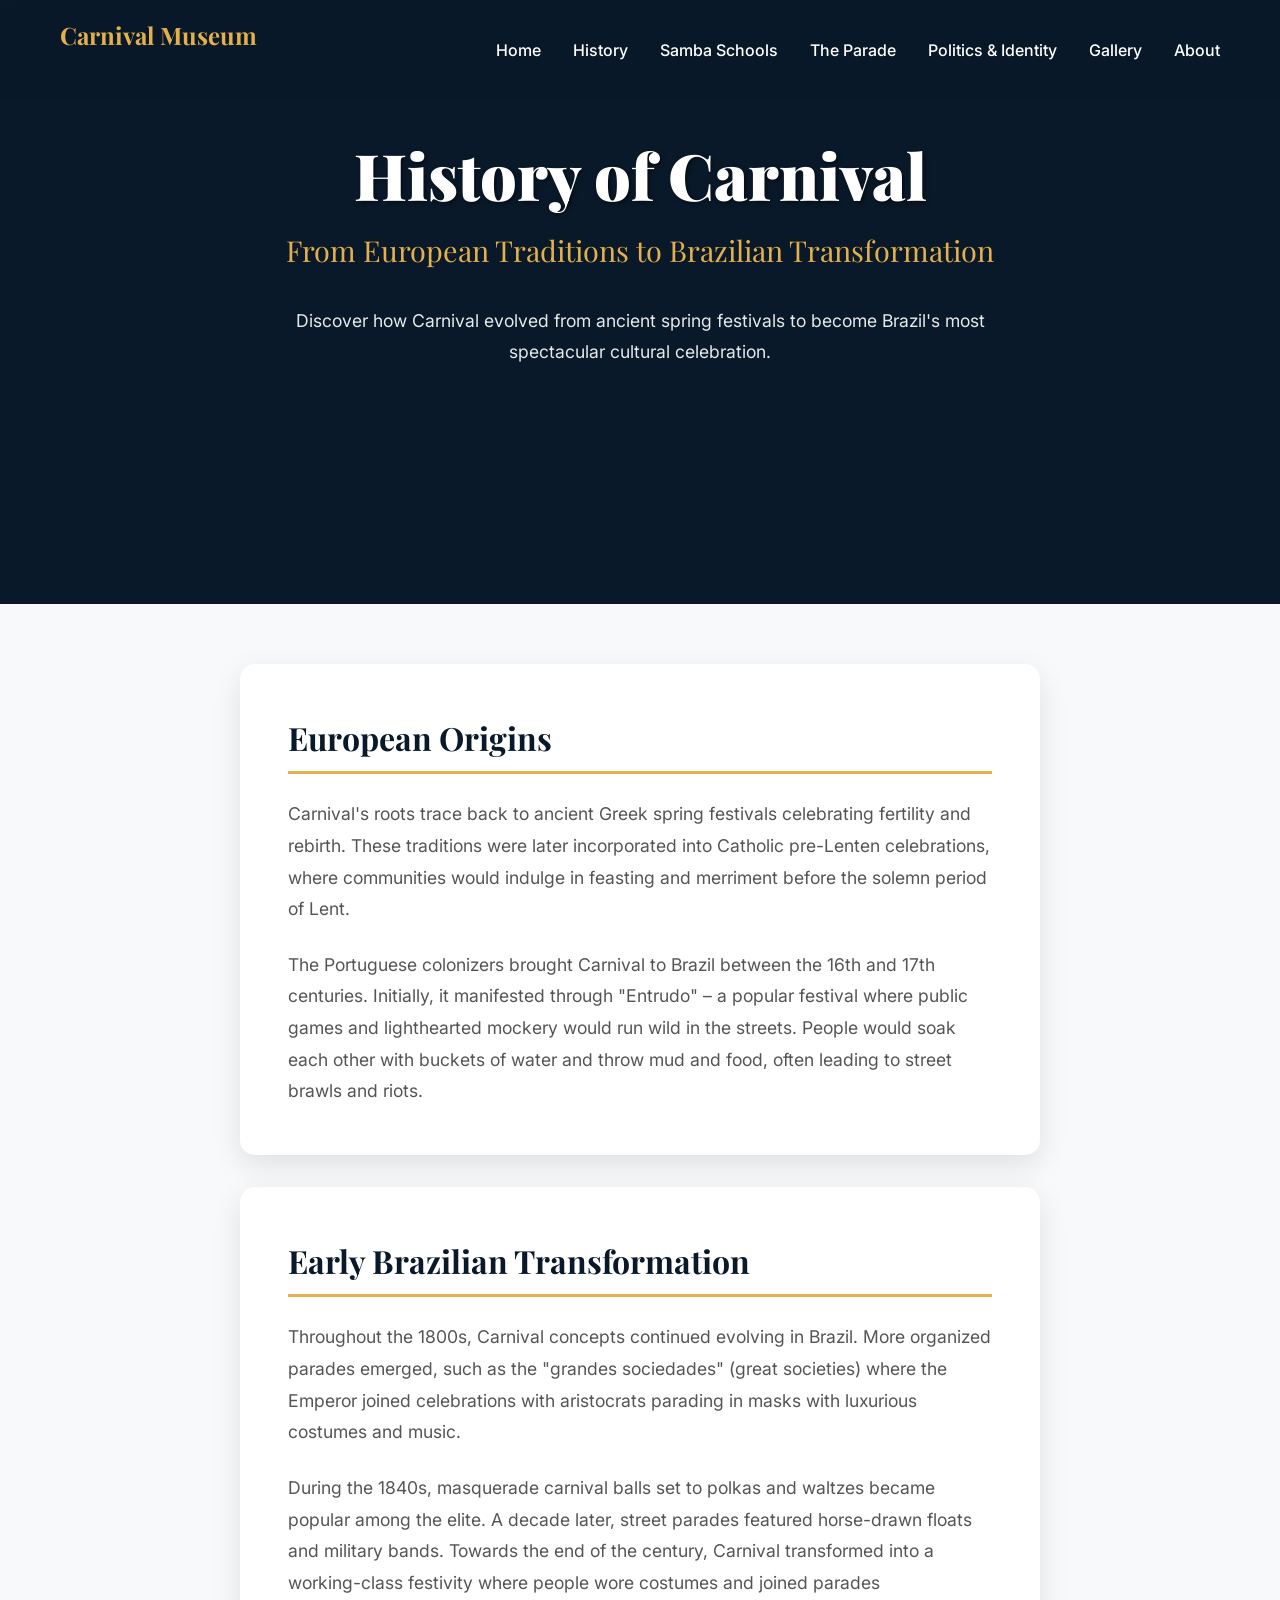
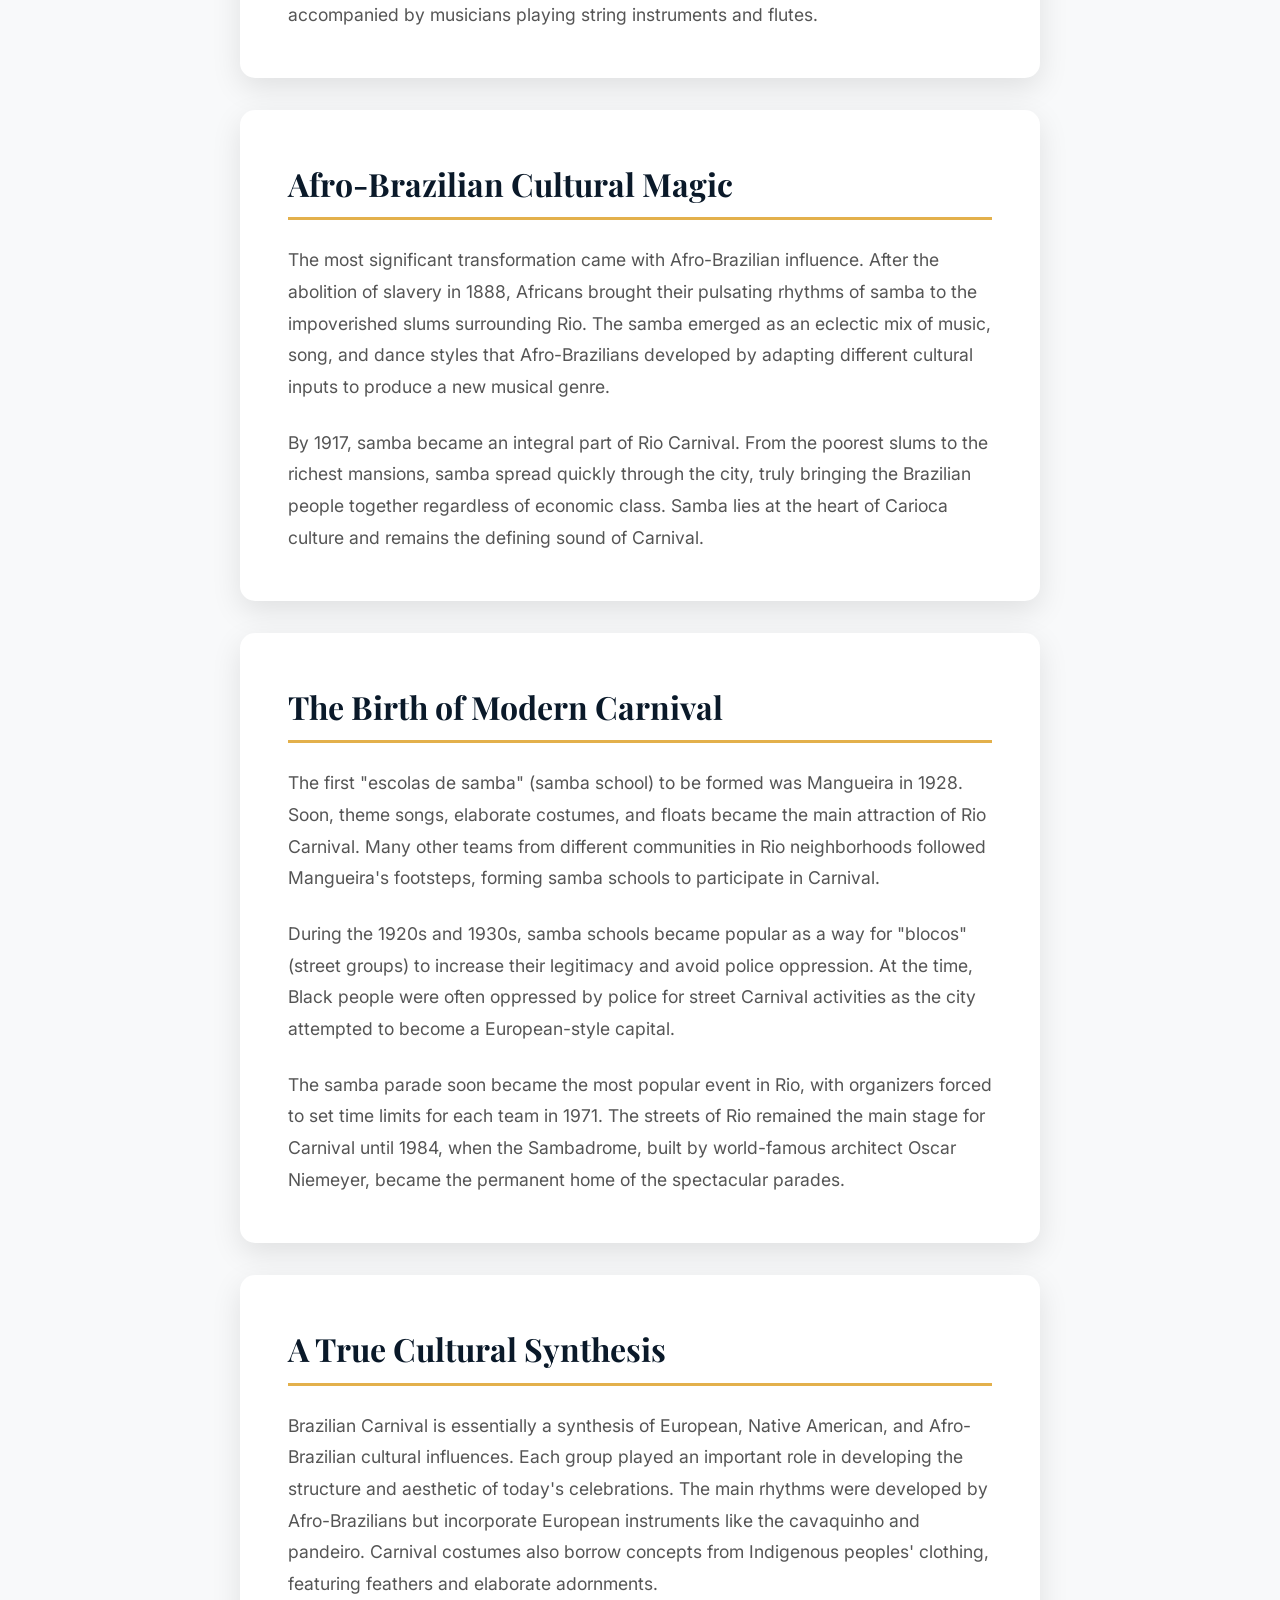
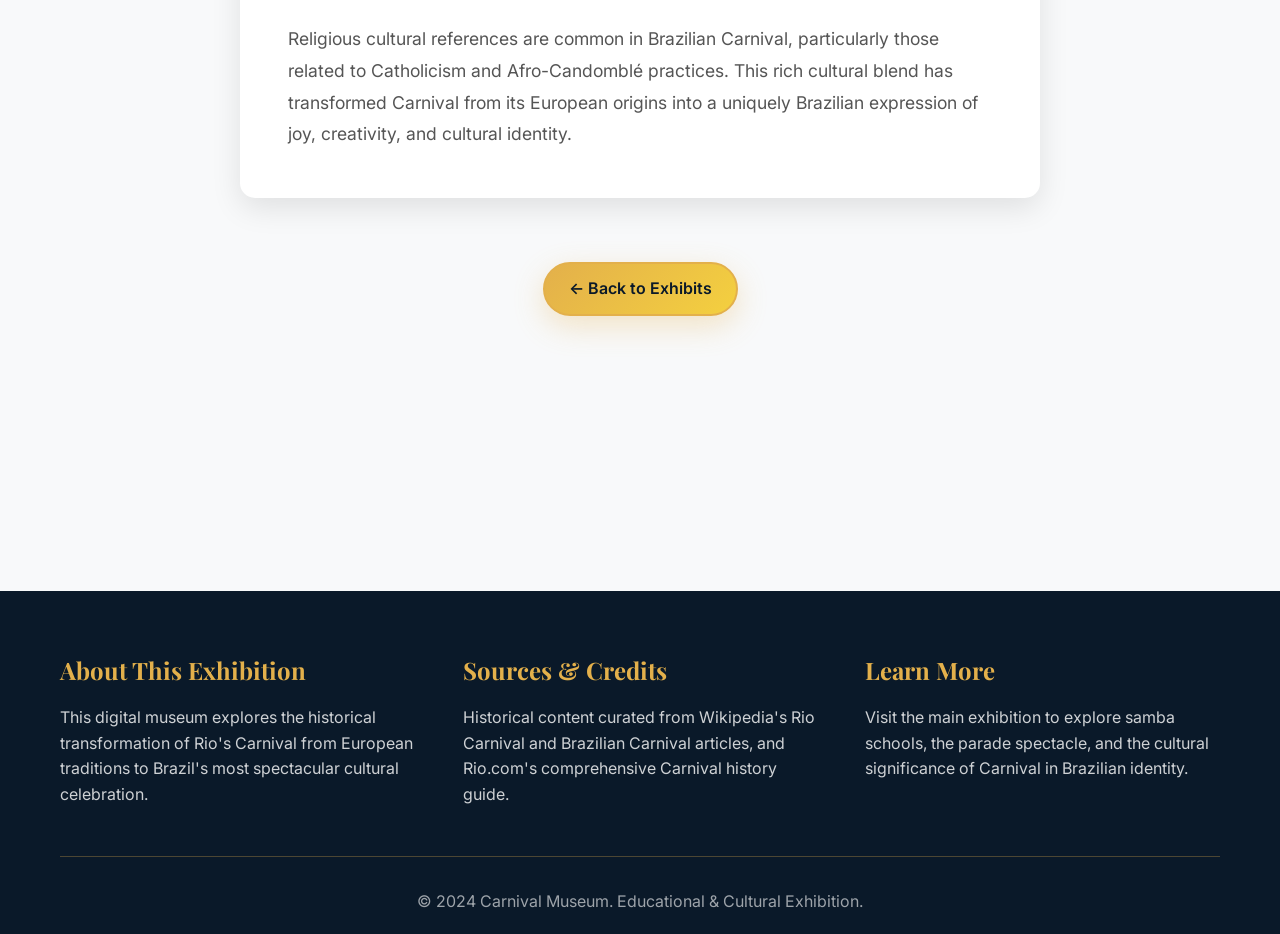
==== commit 63ae6fa3: "Update Home button to link to exhibits section instead of top of homepage" ====
--- a/history.html
+++ b/history.html
@@ -17,7 +17,7 @@
                 <h2>Carnival Museum</h2>
             </div>
             <nav class="nav-menu" id="nav-menu">
-                <a href="index.html" class="nav-link">Home</a>
+                <a href="index.html#exhibits" class="nav-link">Home</a>
                 <a href="history.html" class="nav-link">History</a>
                 <a href="samba-schools.html" class="nav-link">Samba Schools</a>
                 <a href="parade.html" class="nav-link">The Parade</a>
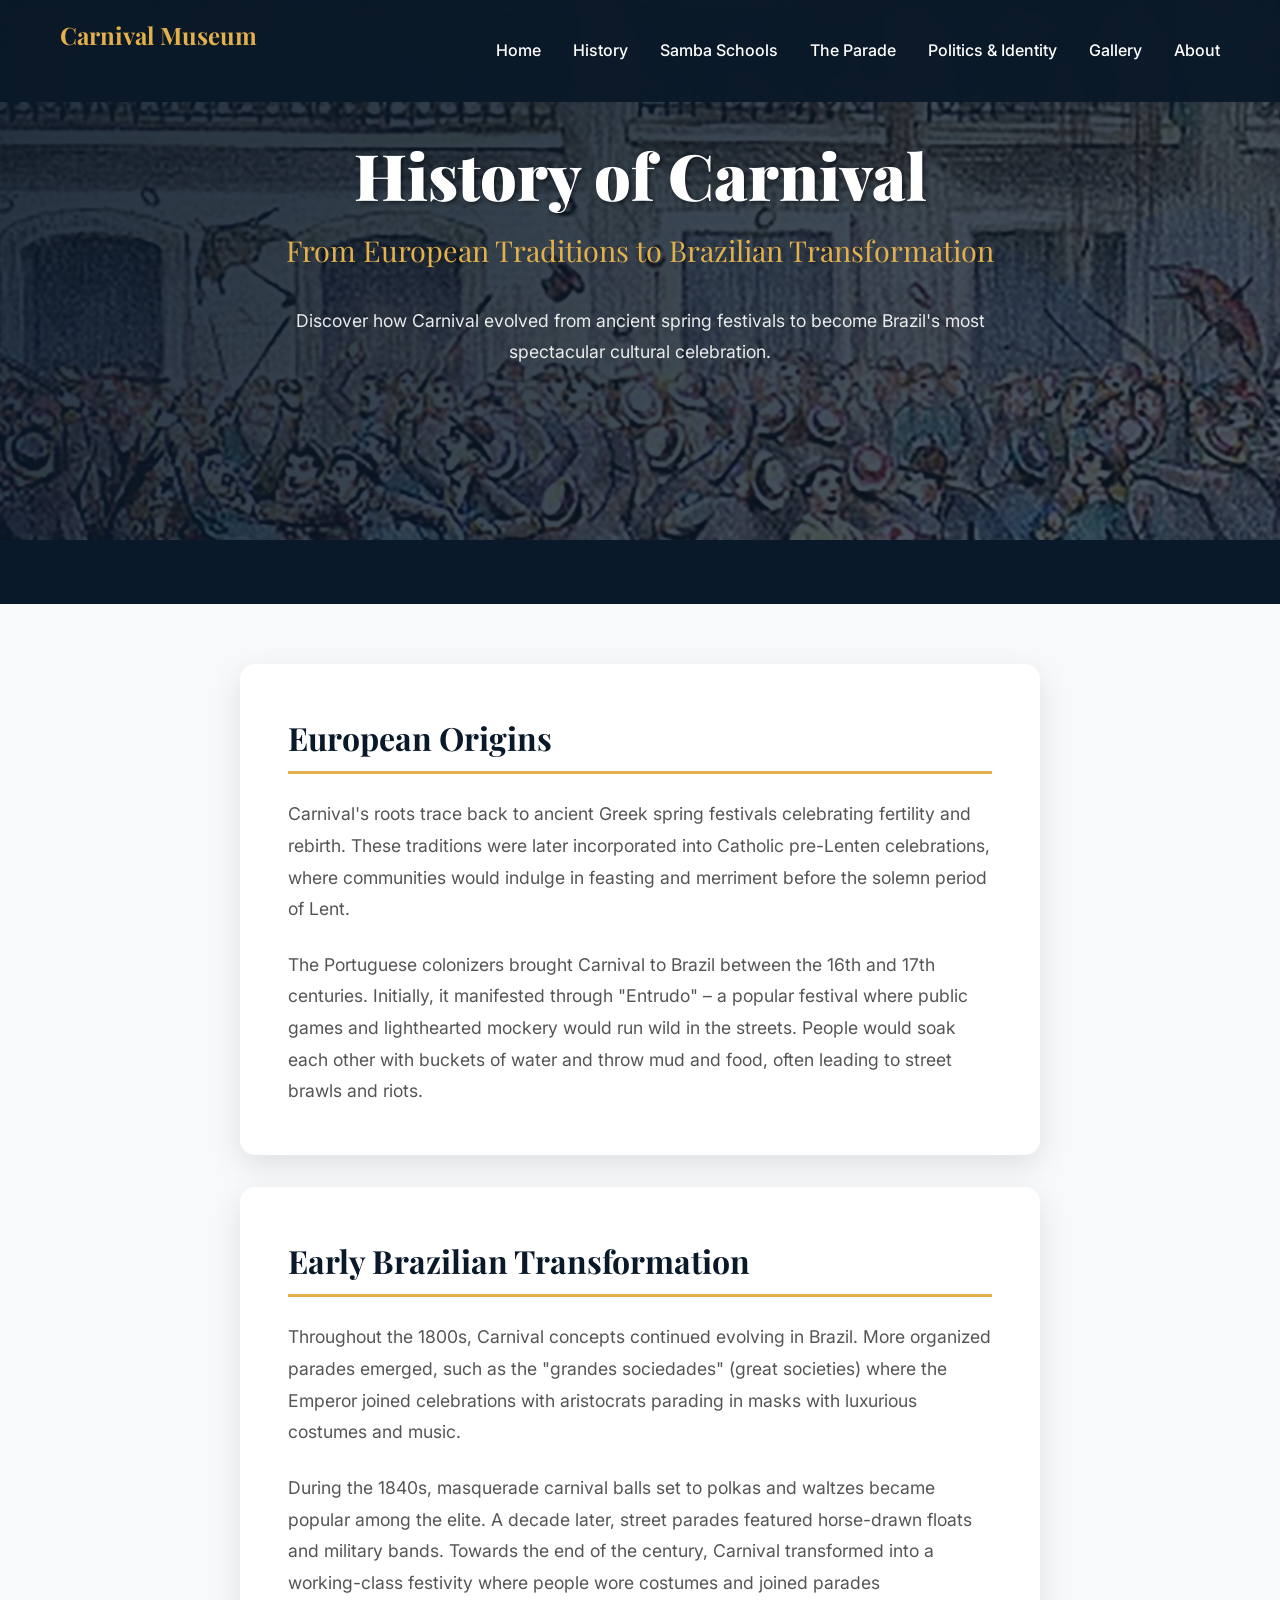
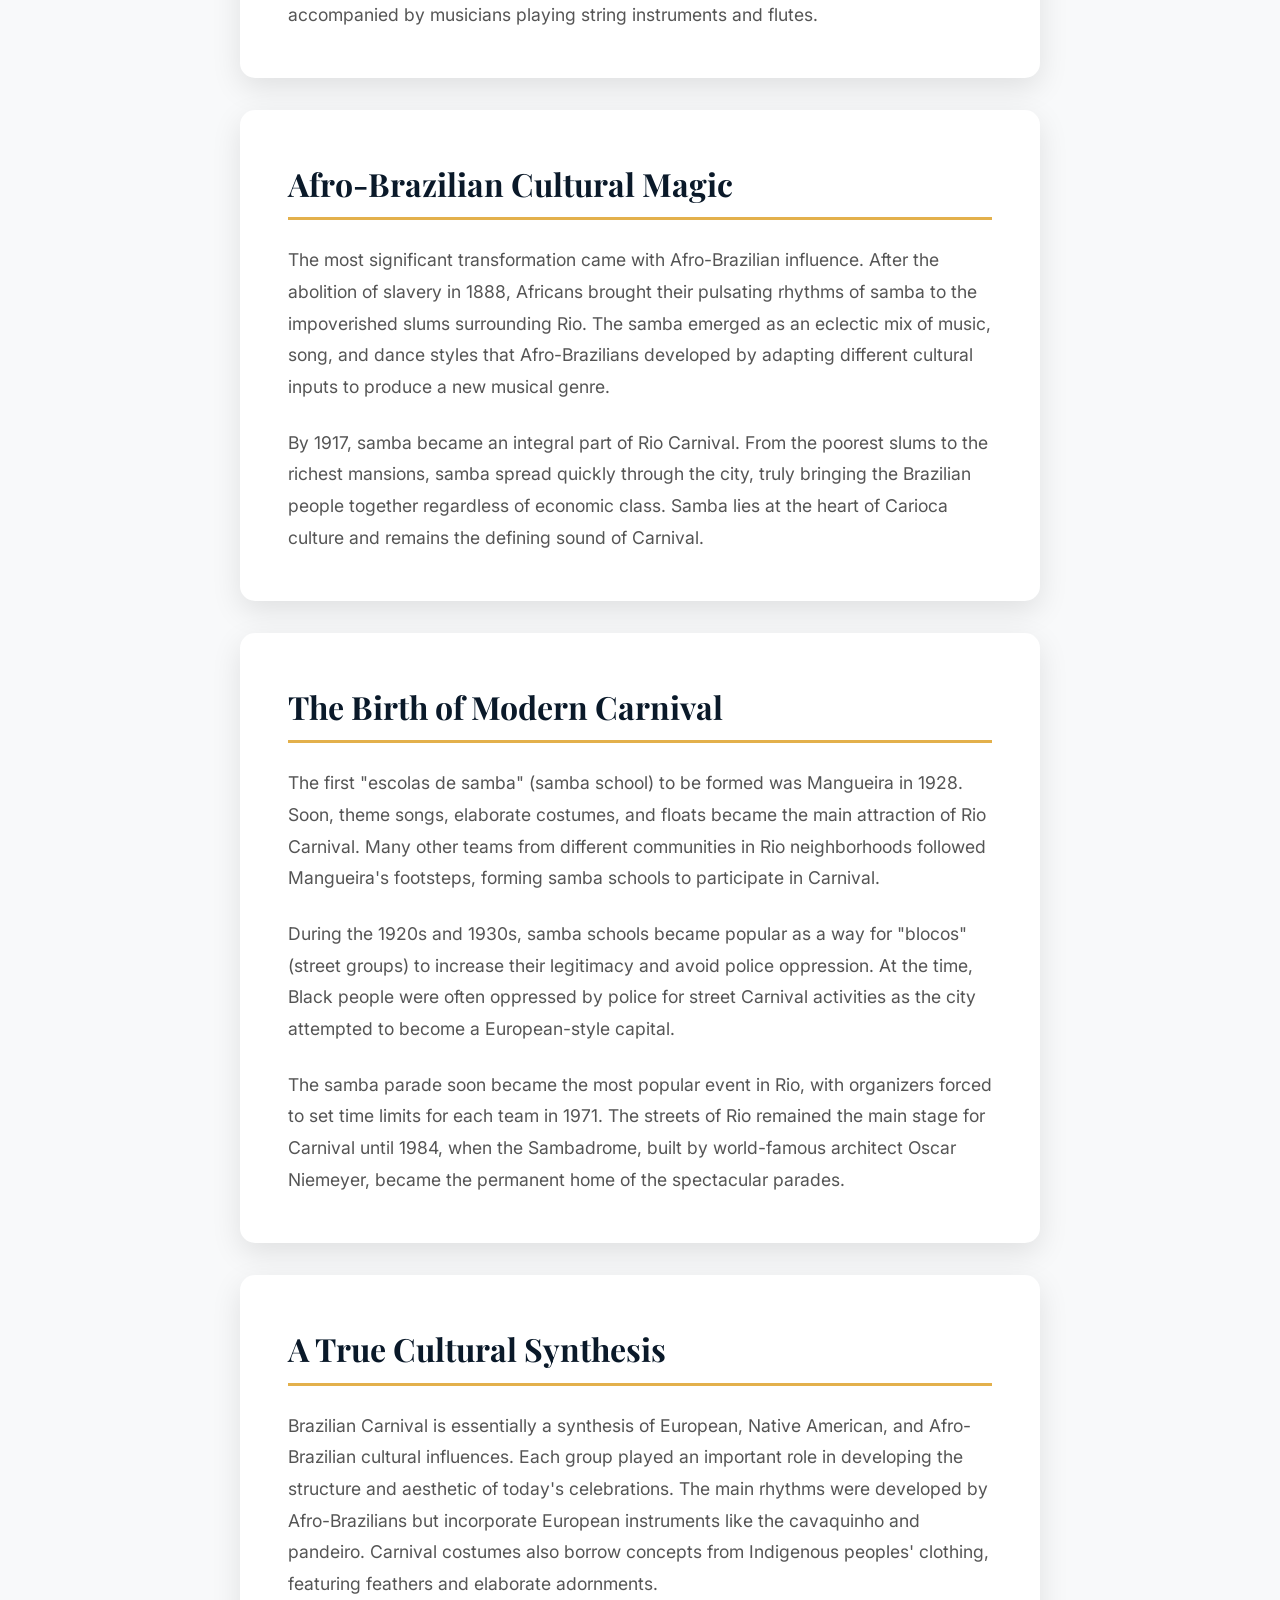
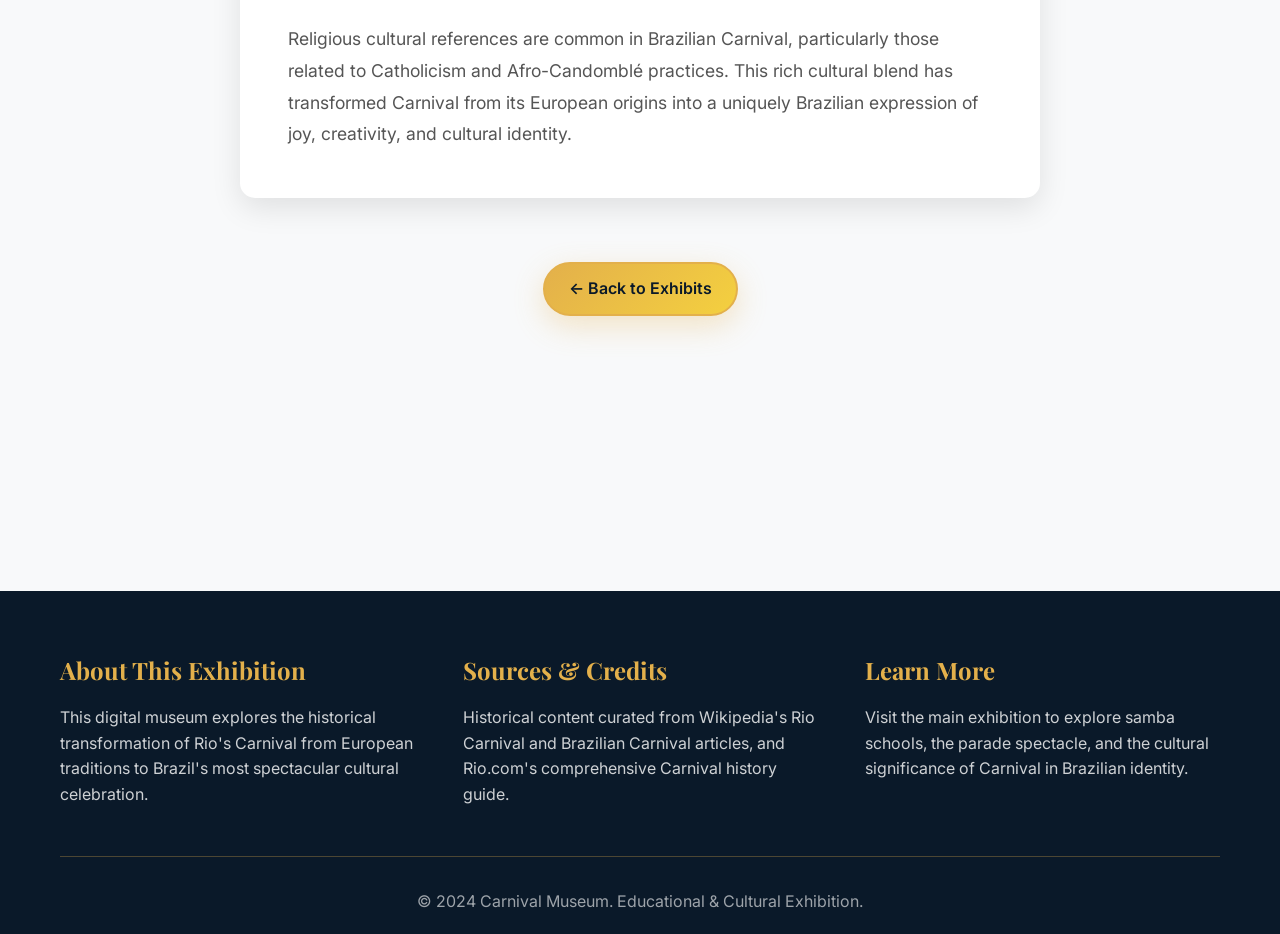
==== commit 5e94d96f: "Update all exhibit page heroes to use working images" ====
--- a/history.html
+++ b/history.html
@@ -17,7 +17,7 @@
                 <h2>Carnival Museum</h2>
             </div>
             <nav class="nav-menu" id="nav-menu">
-                <a href="index.html#exhibits" class="nav-link">Home</a>
+                <a href="index.html#home" class="nav-link">Home</a>
                 <a href="history.html" class="nav-link">History</a>
                 <a href="samba-schools.html" class="nav-link">Samba Schools</a>
                 <a href="parade.html" class="nav-link">The Parade</a>
@@ -36,7 +36,7 @@
     <!-- History Hero Section -->
     <section class="history-hero">
         <div class="hero-background">
-            <img src="images/history.jpg" alt="Carnival History">
+            <img src="images/history-03.png" alt="Carnival History">
             <div class="hero-overlay"></div>
         </div>
         <div class="hero-content">
--- a/styles.css
+++ b/styles.css
@@ -205,254 +205,24 @@
     box-shadow: 0 15px 40px rgba(227, 176, 75, 0.4);
 }
 
-/* Exhibit Cards */
-.exhibits {
-    padding: 100px 0;
-    background: #f8f9fa;
-}
-
-.exhibit-grid {
-    display: grid;
-    grid-template-columns: repeat(4, 1fr);
-    gap: 1.5rem;
-    margin-top: 4rem;
-}
-
-.exhibit-card {
-    background: #fff;
-    border-radius: 15px;
-    overflow: hidden;
-    box-shadow: 0 10px 30px rgba(0, 0, 0, 0.1);
-    transition: all 0.3s ease;
-    cursor: pointer;
-}
-
-.exhibit-card-link {
-    text-decoration: none;
-    color: inherit;
-    display: block;
-}
-
-.exhibit-card-link:hover .exhibit-card {
-    transform: translateY(-10px);
-    box-shadow: 0 20px 40px rgba(0, 0, 0, 0.15);
-}
-
-.exhibit-card:hover {
-    transform: translateY(-10px);
-    box-shadow: 0 20px 40px rgba(0, 0, 0, 0.15);
-}
-
-.card-image {
-    position: relative;
-    height: 250px;
-    overflow: hidden;
-}
-
-.card-image img {
-    width: 100%;
-    height: 100%;
-    object-fit: cover;
-    transition: transform 0.3s ease;
-}
-
-.exhibit-card:hover .card-image img {
-    transform: scale(1.1);
-}
-
-.card-overlay {
-    position: absolute;
-    bottom: 0;
-    left: 0;
-    width: 100%;
-    height: 50%;
-    background: linear-gradient(to top, rgba(0, 0, 0, 0.7) 0%, transparent 100%);
-}
-
-.card-content {
+/* Music Player Styles */
+.music-player {
+    background: rgba(255, 255, 255, 0.1);
+    border-radius: 20px;
     padding: 2rem;
-}
-
-.card-content h3 {
-    color: #0a1929;
-    margin-bottom: 1rem;
-}
-
-.card-content p {
-    color: #666;
-    line-height: 1.6;
-}
-
-/* Timeline */
-.timeline {
-    padding: 100px 0;
-    background: #0a1929;
-    color: #fff;
-}
-
-.section-title {
-    text-align: center;
-    color: #e3b04b;
-    margin-bottom: 4rem;
-}
-
-.timeline-container {
-    display: grid;
-    grid-template-columns: repeat(auto-fit, minmax(250px, 1fr));
-    gap: 2rem;
-}
-
-.timeline-card {
-    background: rgba(255, 255, 255, 0.05);
+    margin-top: 2rem;
     border: 1px solid rgba(227, 176, 75, 0.3);
-    border-radius: 15px;
-    padding: 2rem;
-    transition: all 0.3s ease;
-}
-
-.timeline-card:hover {
-    background: rgba(255, 255, 255, 0.1);
-    border-color: #e3b04b;
-    transform: translateY(-5px);
-}
-
-.timeline-year {
-    font-size: 2rem;
-    font-weight: 700;
-    color: #e3b04b;
-    margin-bottom: 1rem;
-}
-
-.timeline-content h3 {
-    color: #fff;
-    margin-bottom: 1rem;
-}
-
-.timeline-content p {
-    color: rgba(255, 255, 255, 0.8);
-    line-height: 1.6;
-}
-
-/* Gallery */
-.gallery {
-    padding: 100px 0;
-    background: #f8f9fa;
-}
-
-.gallery-grid {
-    display: grid;
-    grid-template-columns: repeat(auto-fit, minmax(300px, 1fr));
-    gap: 2rem;
-}
-
-.gallery-item {
-    position: relative;
-    height: 300px;
-    border-radius: 15px;
-    overflow: hidden;
-    cursor: pointer;
-    transition: all 0.3s ease;
-}
-
-.gallery-item img {
-    width: 100%;
-    height: 100%;
-    object-fit: cover;
-    transition: transform 0.3s ease;
-}
-
-.gallery-item:hover img {
-    transform: scale(1.1);
-}
-
-.gallery-overlay {
-    position: absolute;
-    top: 0;
-    left: 0;
-    width: 100%;
-    height: 100%;
-    background: rgba(227, 176, 75, 0.8);
-    display: flex;
-    align-items: center;
+    backdrop-filter: blur(10px);
+}
+
+.player-controls {
+    display: flex;
+    gap: 1rem;
     justify-content: center;
-    opacity: 0;
-    transition: opacity 0.3s ease;
-}
-
-.gallery-item:hover .gallery-overlay {
-    opacity: 1;
-}
-
-.gallery-overlay span {
-    color: #0a1929;
-    font-weight: 600;
-    font-size: 1.1rem;
-}
-
-/* Lightbox */
-.lightbox {
-    position: fixed;
-    top: 0;
-    left: 0;
-    width: 100%;
-    height: 100%;
-    background: rgba(0, 0, 0, 0.9);
-    display: none;
-    align-items: center;
-    justify-content: center;
-    z-index: 2000;
-}
-
-.lightbox.active {
-    display: flex;
-}
-
-.lightbox-content {
-    position: relative;
-    max-width: 90%;
-    max-height: 90%;
-}
-
-.lightbox-content img {
-    width: 100%;
-    height: 100%;
-    object-fit: contain;
-    border-radius: 10px;
-}
-
-.lightbox-close {
-    position: absolute;
-    top: -40px;
-    right: 0;
-    background: none;
-    border: none;
-    color: #fff;
-    font-size: 2rem;
-    cursor: pointer;
-    transition: color 0.3s ease;
-}
-
-.lightbox-close:hover {
-    color: #e3b04b;
-}
-
-/* Rhythm Section */
-.rhythm-section {
-    padding: 100px 0;
-    background: linear-gradient(135deg, #0a1929 0%, #1a2332 100%);
-    color: #fff;
-    text-align: center;
-}
-
-.rhythm-description {
-    max-width: 600px;
-    margin: 0 auto 3rem;
-    font-size: 1.1rem;
-    line-height: 1.8;
-    opacity: 0.9;
-}
-
-.rhythm-button {
+    margin-bottom: 1.5rem;
+}
+
+.play-button, .stop-button {
     background: linear-gradient(135deg, #e3b04b 0%, #f4d03f 100%);
     color: #0a1929;
     border: none;
@@ -462,10 +232,393 @@
     font-weight: 600;
     cursor: pointer;
     transition: all 0.3s ease;
-    box-shadow: 0 10px 30px rgba(227, 176, 75, 0.3);
+    border: 2px solid #e3b04b;
     display: inline-flex;
     align-items: center;
     gap: 0.5rem;
+    box-shadow: 0 10px 30px rgba(227, 176, 75, 0.3);
+    text-decoration: none;
+}
+
+.play-button:hover, .stop-button:hover {
+    transform: translateY(-3px);
+    box-shadow: 0 15px 40px rgba(227, 176, 75, 0.4);
+}
+
+.play-icon, .stop-icon {
+    font-size: 1.2rem;
+}
+
+.track-info {
+    text-align: center;
+    background: rgba(10, 25, 41, 0.5);
+    padding: 1.5rem;
+    border-radius: 15px;
+    border: 1px solid rgba(227, 176, 75, 0.3);
+}
+
+.track-title {
+    color: #e3b04b;
+    font-size: 1.1rem;
+    font-weight: 600;
+    margin-bottom: 0.5rem;
+}
+
+.track-description {
+    color: #fff;
+    font-size: 0.9rem;
+    opacity: 0.8;
+}
+
+/* Exhibit Cards */
+.exhibits {
+    padding: 100px 0;
+    background: #f8f9fa;
+}
+
+.exhibit-grid {
+    display: grid;
+    grid-template-columns: repeat(4, 1fr);
+    gap: 1.5rem;
+    margin-top: 4rem;
+}
+
+.exhibit-card {
+    background: #fff;
+    border-radius: 15px;
+    overflow: hidden;
+    box-shadow: 0 10px 30px rgba(0, 0, 0, 0.1);
+    transition: all 0.3s ease;
+    cursor: pointer;
+}
+
+.exhibit-card-link {
+    text-decoration: none;
+    color: inherit;
+    display: block;
+}
+
+.exhibit-card-link:hover .exhibit-card {
+    transform: translateY(-10px);
+    box-shadow: 0 20px 40px rgba(0, 0, 0, 0.15);
+}
+
+.exhibit-card:hover {
+    transform: translateY(-10px);
+    box-shadow: 0 20px 40px rgba(0, 0, 0, 0.15);
+}
+
+.card-image {
+    position: relative;
+    height: 250px;
+    overflow: hidden;
+}
+
+.card-image img {
+    width: 100%;
+    height: 100%;
+    object-fit: cover;
+    transition: transform 0.3s ease;
+}
+
+.exhibit-card:hover .card-image img {
+    transform: scale(1.1);
+}
+
+.card-overlay {
+    position: absolute;
+    bottom: 0;
+    left: 0;
+    width: 100%;
+    height: 50%;
+    background: linear-gradient(to top, rgba(0, 0, 0, 0.7) 0%, transparent 100%);
+}
+
+.card-content {
+    padding: 2rem;
+}
+
+.card-content h3 {
+    color: #0a1929;
+    margin-bottom: 1rem;
+}
+
+.card-content p {
+    color: #666;
+    line-height: 1.6;
+}
+
+/* Timeline */
+.timeline {
+    padding: 100px 0;
+    background: #0a1929;
+    color: #fff;
+}
+
+.section-title {
+    text-align: center;
+    color: #e3b04b;
+    margin-bottom: 4rem;
+}
+
+.timeline-container {
+    display: grid;
+    grid-template-columns: repeat(auto-fit, minmax(250px, 1fr));
+    gap: 2rem;
+}
+
+.timeline-card {
+    background: rgba(255, 255, 255, 0.05);
+    border: 1px solid rgba(227, 176, 75, 0.3);
+    border-radius: 15px;
+    padding: 2rem;
+    transition: all 0.3s ease;
+}
+
+.timeline-card:hover {
+    background: rgba(255, 255, 255, 0.1);
+    border-color: #e3b04b;
+    transform: translateY(-5px);
+}
+
+.timeline-year {
+    font-size: 2rem;
+    font-weight: 700;
+    color: #e3b04b;
+    margin-bottom: 1rem;
+}
+
+.timeline-content h3 {
+    color: #fff;
+    margin-bottom: 1rem;
+}
+
+.timeline-content p {
+    color: rgba(255, 255, 255, 0.8);
+    line-height: 1.6;
+}
+
+/* Gallery */
+.gallery {
+    padding: 100px 0;
+    background: #f8f9fa;
+}
+
+/* Carousel Styles */
+.carousel-container {
+    position: relative;
+    max-width: 900px;
+    margin: 0 auto;
+    background: rgba(10, 25, 41, 0.05);
+    border-radius: 20px;
+    padding: 2rem;
+    border: 1px solid rgba(227, 176, 75, 0.2);
+}
+
+.carousel-track {
+    position: relative;
+    height: 500px;
+    overflow: hidden;
+    border-radius: 15px;
+}
+
+.carousel-slide {
+    position: absolute;
+    top: 0;
+    left: 0;
+    width: 100%;
+    height: 100%;
+    opacity: 0;
+    transition: opacity 0.6s ease-in-out;
+    display: flex;
+    flex-direction: column;
+}
+
+.carousel-slide.active {
+    opacity: 1;
+}
+
+.carousel-image {
+    flex: 1;
+    display: flex;
+    align-items: center;
+    justify-content: center;
+    background: #000;
+    border-radius: 15px 15px 0 0;
+    overflow: hidden;
+}
+
+.carousel-image img {
+    width: 100%;
+    height: 100%;
+    object-fit: cover;
+    transition: transform 0.3s ease;
+}
+
+.carousel-slide.active .carousel-image img:hover {
+    transform: scale(1.05);
+}
+
+.carousel-blurb {
+    background: linear-gradient(135deg, #0a1929 0%, #1a2332 100%);
+    padding: 1.5rem;
+    border-radius: 0 0 15px 15px;
+    border: 1px solid rgba(227, 176, 75, 0.3);
+    border-top: none;
+}
+
+.carousel-blurb h3 {
+    color: #e3b04b;
+    font-size: 1.3rem;
+    margin-bottom: 0.5rem;
+    font-weight: 600;
+}
+
+.carousel-blurb p {
+    color: #fff;
+    font-size: 1rem;
+    line-height: 1.6;
+    opacity: 0.9;
+}
+
+.carousel-nav {
+    position: absolute;
+    top: 50%;
+    transform: translateY(-50%);
+    background: linear-gradient(135deg, #e3b04b 0%, #f4d03f 100%);
+    color: #0a1929;
+    border: none;
+    width: 50px;
+    height: 50px;
+    border-radius: 50%;
+    font-size: 1.5rem;
+    cursor: pointer;
+    transition: all 0.3s ease;
+    border: 2px solid #e3b04b;
+    z-index: 10;
+    display: flex;
+    align-items: center;
+    justify-content: center;
+}
+
+.carousel-nav:hover {
+    transform: translateY(-50%) scale(1.1);
+    box-shadow: 0 10px 30px rgba(227, 176, 75, 0.4);
+}
+
+.prev-btn {
+    left: -25px;
+}
+
+.next-btn {
+    right: -25px;
+}
+
+.nav-arrow {
+    font-weight: bold;
+    line-height: 1;
+}
+
+.carousel-indicators {
+    display: flex;
+    justify-content: center;
+    gap: 0.5rem;
+    margin-top: 1.5rem;
+}
+
+.indicator {
+    width: 12px;
+    height: 12px;
+    border-radius: 50%;
+    border: 2px solid #e3b04b;
+    background: transparent;
+    cursor: pointer;
+    transition: all 0.3s ease;
+}
+
+.indicator.active {
+    background: #e3b04b;
+    transform: scale(1.2);
+}
+
+.indicator:hover {
+    background: rgba(227, 176, 75, 0.3);
+}
+
+/* Lightbox */
+.lightbox {
+    position: fixed;
+    top: 0;
+    left: 0;
+    width: 100%;
+    height: 100%;
+    background: rgba(0, 0, 0, 0.9);
+    display: none;
+    align-items: center;
+    justify-content: center;
+    z-index: 2000;
+}
+
+.lightbox.active {
+    display: flex;
+}
+
+.lightbox-content {
+    position: relative;
+    max-width: 90%;
+    max-height: 90%;
+}
+
+.lightbox-content img {
+    width: 100%;
+    height: 100%;
+    object-fit: contain;
+    border-radius: 10px;
+}
+
+.lightbox-close {
+    position: absolute;
+    top: -40px;
+    right: 0;
+    background: none;
+    border: none;
+    color: #fff;
+    font-size: 2rem;
+    cursor: pointer;
+    transition: color 0.3s ease;
+}
+
+.lightbox-close:hover {
+    color: #e3b04b;
+}
+
+/* Rhythm Section */
+.rhythm-section {
+    padding: 100px 0;
+    background: linear-gradient(135deg, #0a1929 0%, #1a2332 100%);
+    color: #fff;
+    text-align: center;
+}
+
+.rhythm-description {
+    max-width: 600px;
+    margin: 0 auto 3rem;
+    font-size: 1.1rem;
+    line-height: 1.8;
+    opacity: 0.9;
+}
+
+.rhythm-button {
+    background: linear-gradient(135deg, #e3b04b 0%, #f4d03f 100%);
+    color: #0a1929;
+    border: none;
+    padding: 15px 30px;
+    border-radius: 50px;
+    font-size: 1.1rem;
+    font-weight: 600;
+    cursor: pointer;
+    transition: all 0.3s ease;
+    border: 2px solid #e3b04b;
 }
 
 .rhythm-button:hover {
@@ -1120,8 +1273,7 @@
     }
 
     .exhibit-grid,
-    .timeline-container,
-    .gallery-grid {
+    .timeline-container {
         grid-template-columns: 1fr;
         gap: 1.5rem;
     }
@@ -1129,6 +1281,42 @@
     .footer-content {
         grid-template-columns: 1fr;
         gap: 2rem;
+    }
+
+    /* Carousel Responsive */
+    .carousel-container {
+        padding: 1rem;
+        margin: 0 1rem;
+    }
+
+    .carousel-track {
+        height: 400px;
+    }
+
+    .carousel-nav {
+        width: 40px;
+        height: 40px;
+        font-size: 1.2rem;
+    }
+
+    .prev-btn {
+        left: -20px;
+    }
+
+    .next-btn {
+        right: -20px;
+    }
+
+    .carousel-blurb {
+        padding: 1rem;
+    }
+
+    .carousel-blurb h3 {
+        font-size: 1.1rem;
+    }
+
+    .carousel-blurb p {
+        font-size: 0.9rem;
     }
 }
 
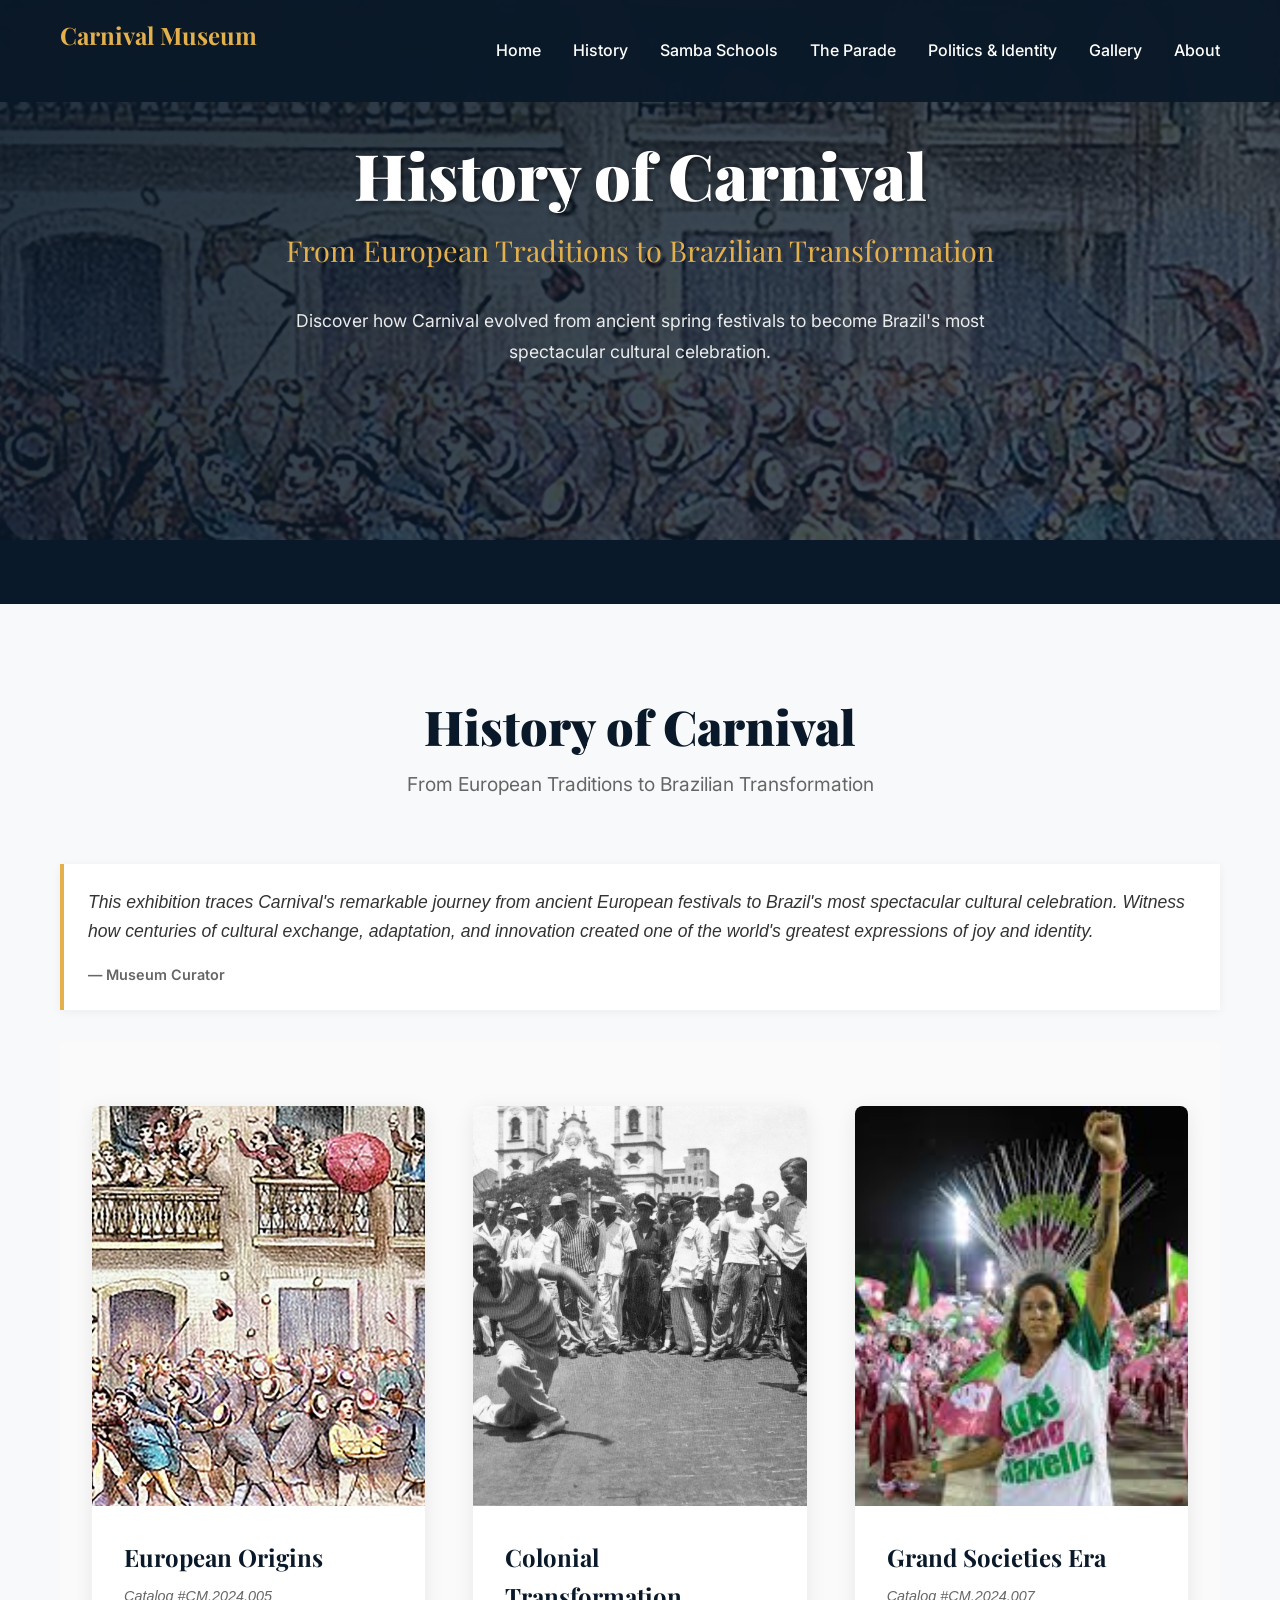
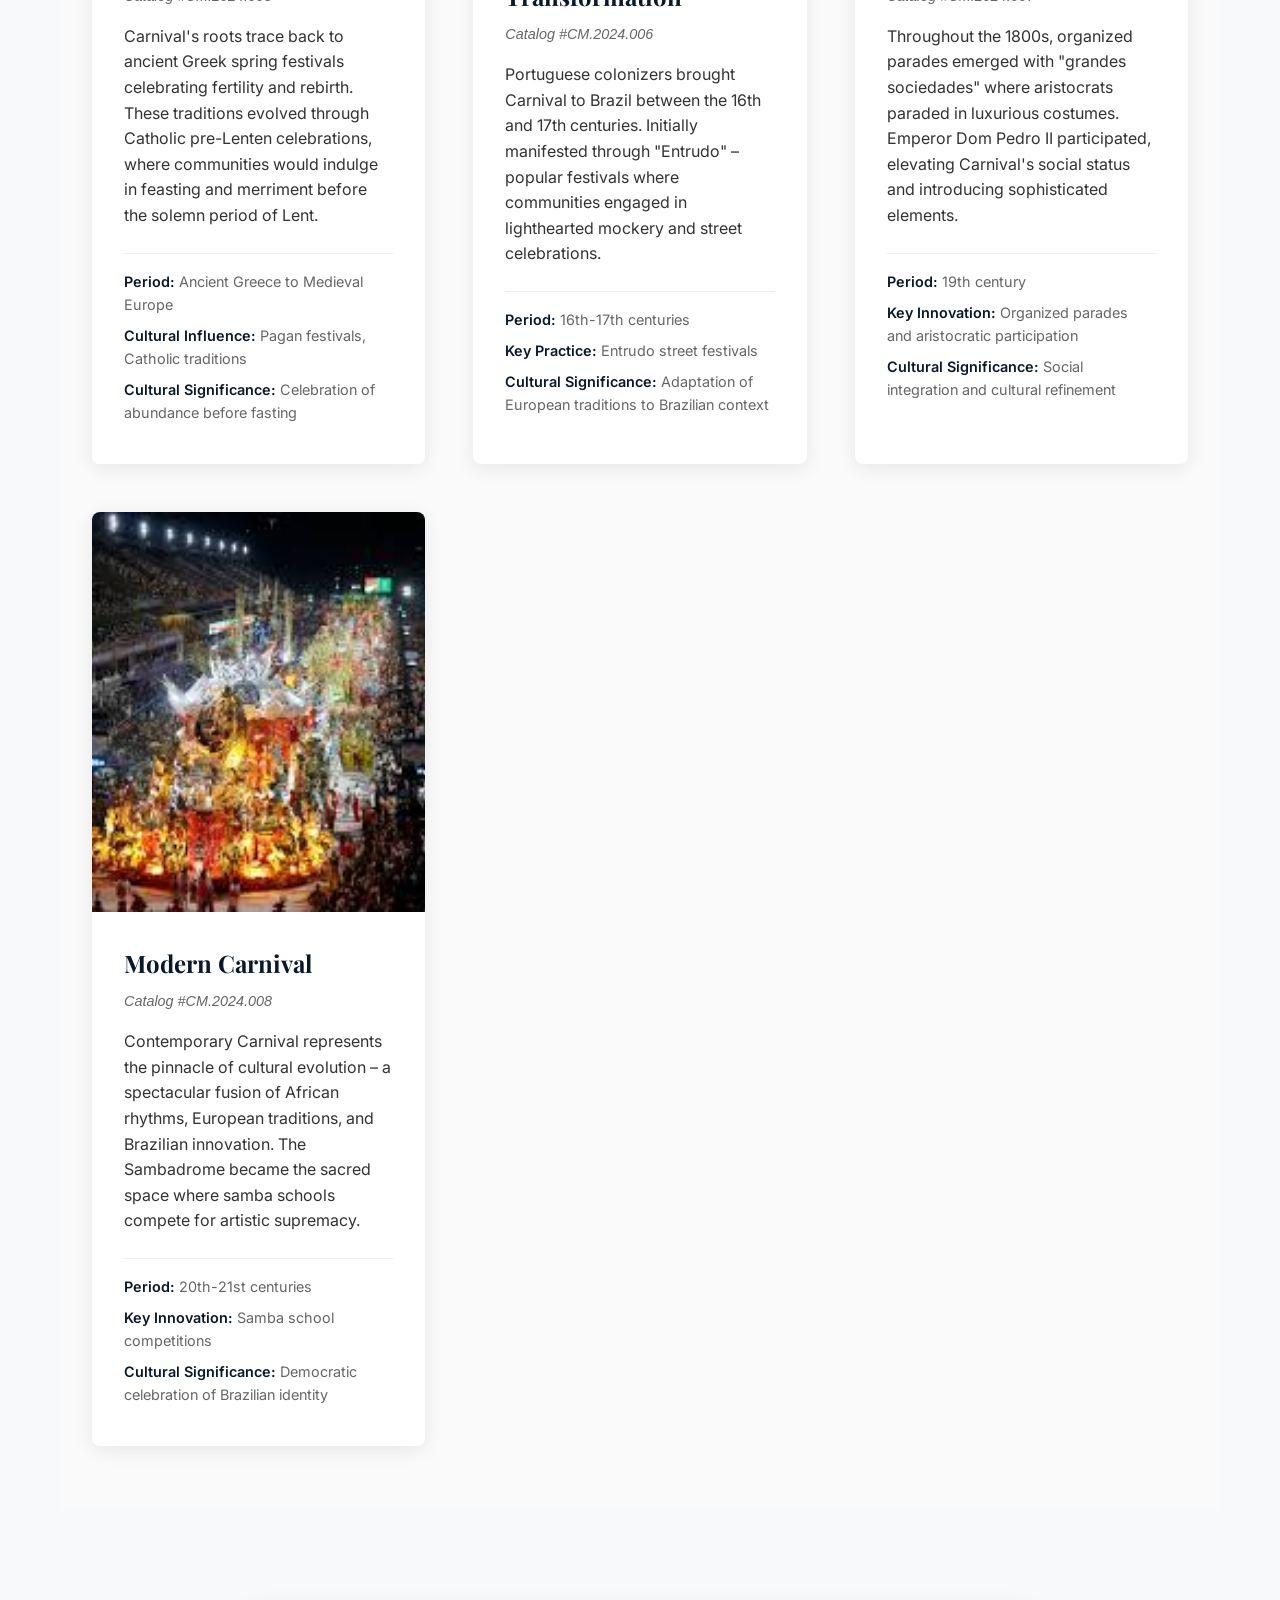
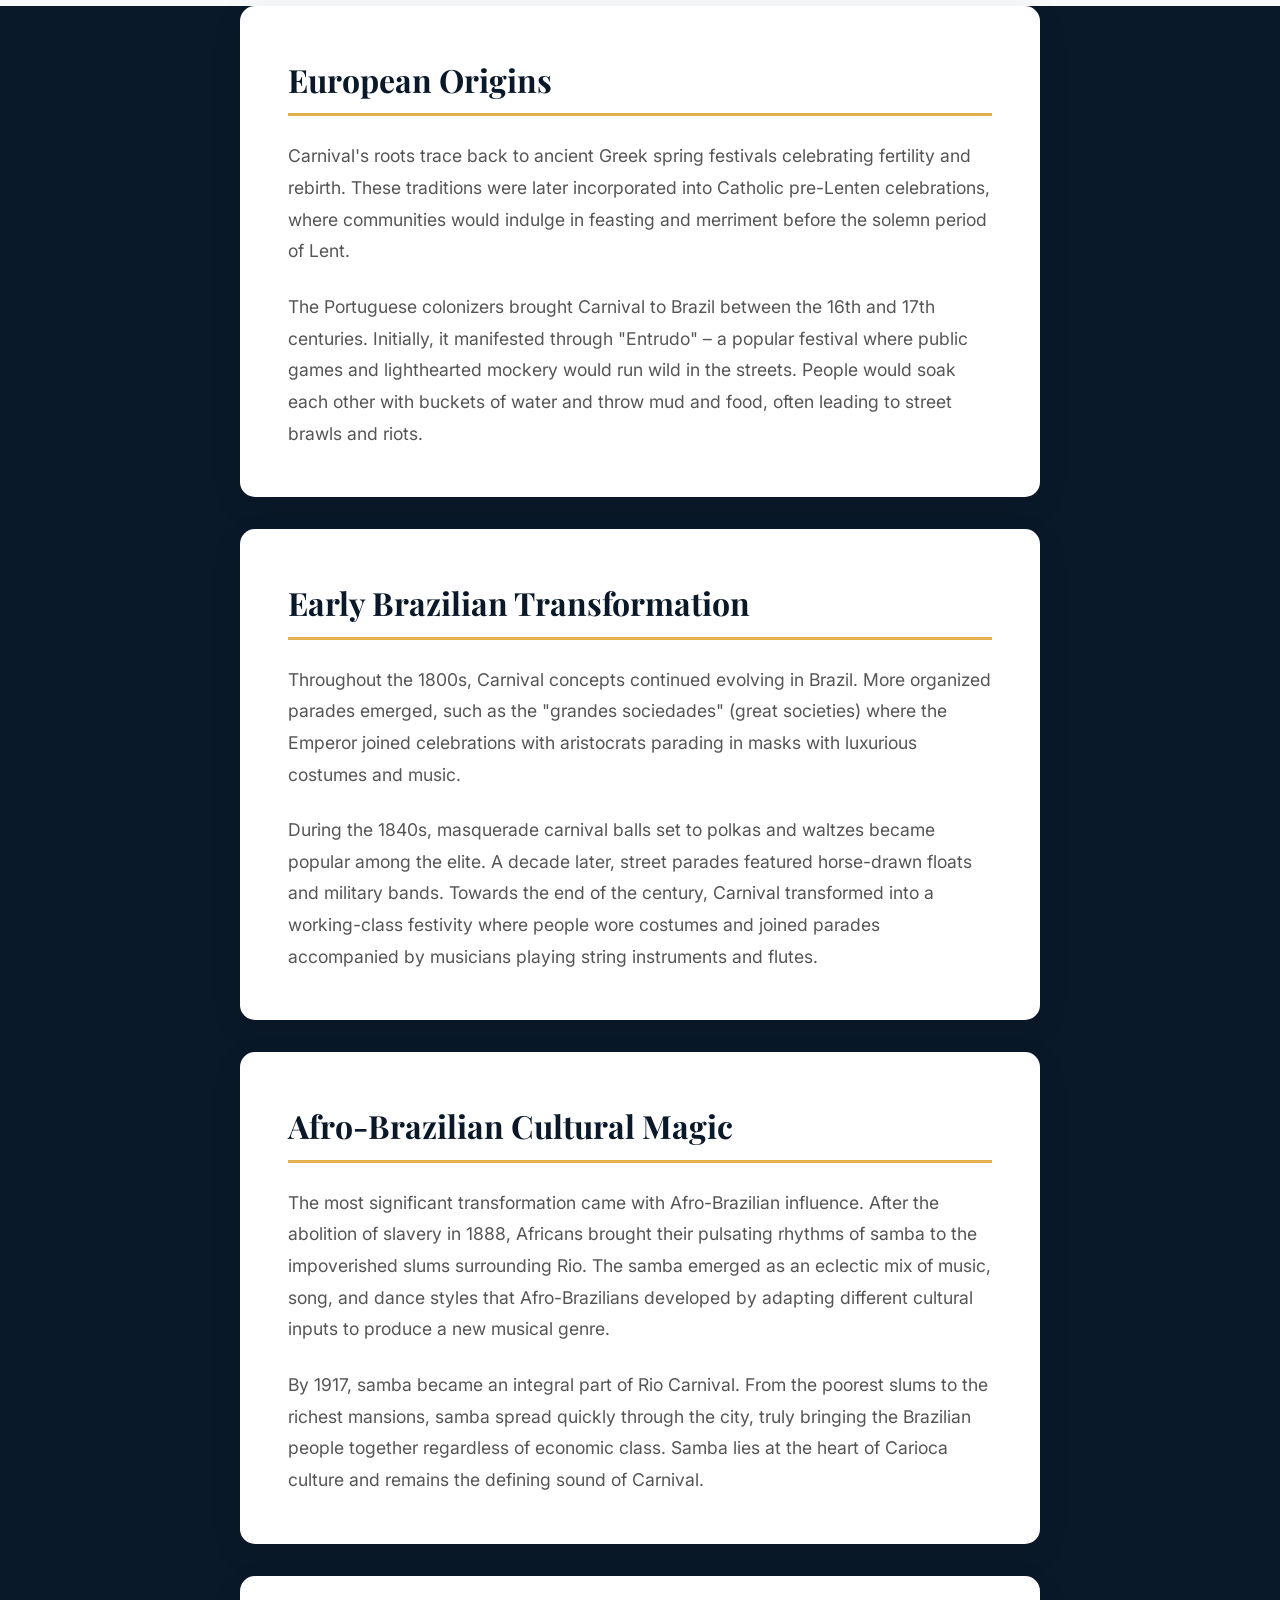
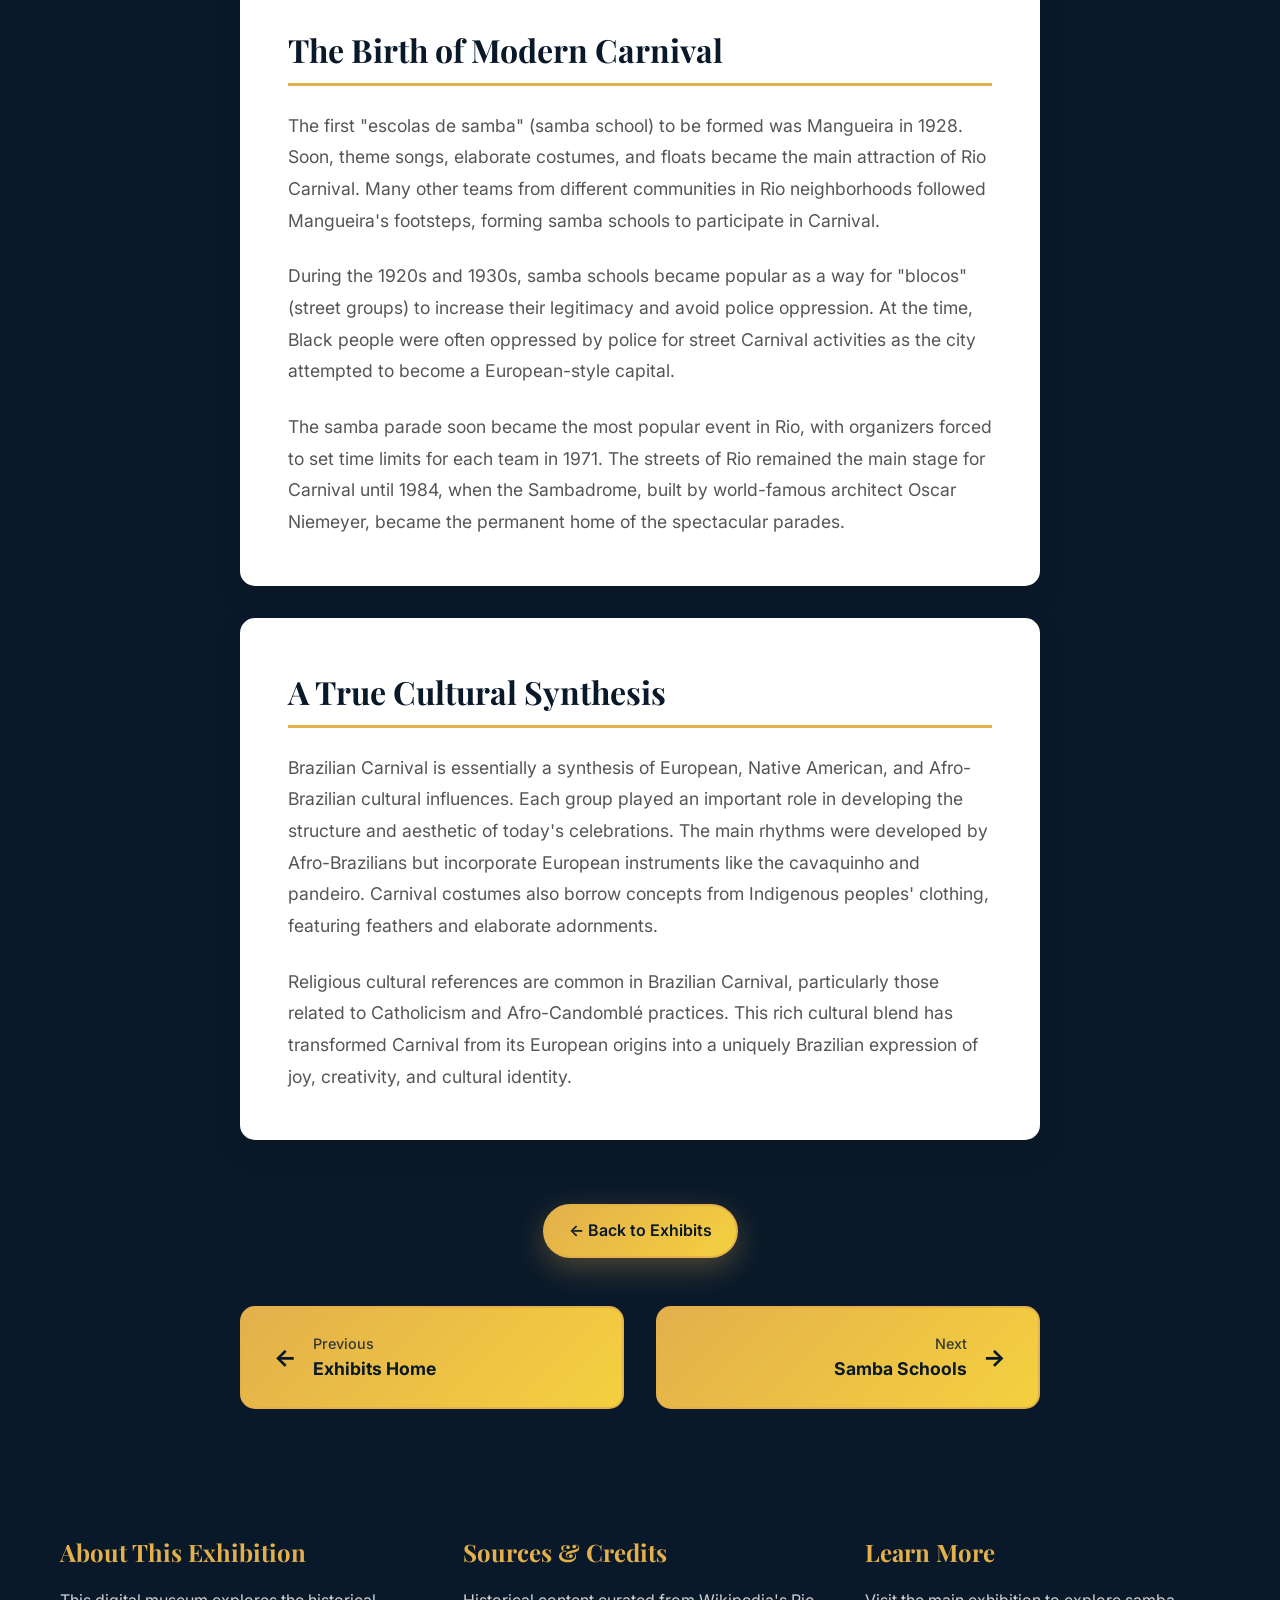
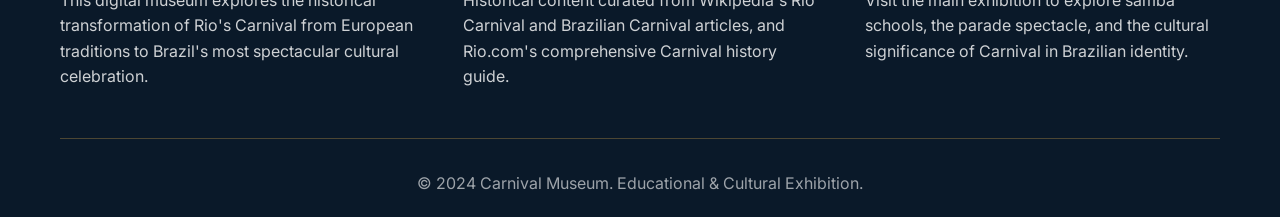
==== commit 891e56d7: "Transform gallery into museum-style exhibition with artifact presentation" ====
--- a/history.html
+++ b/history.html
@@ -48,9 +48,118 @@
         </div>
     </section>
 
-    <!-- History Content -->
-    <section class="history-content">
+    <!-- History Exhibition Room -->
+    <section class="gallery-room">
         <div class="container">
+            <h1 class="room-title">History of Carnival</h1>
+            <p class="room-subtitle">From European Traditions to Brazilian Transformation</p>
+            
+            <!-- Curatorial Introduction -->
+            <div class="curatorial-label">
+                <p class="curatorial-label-text">
+                    This exhibition traces Carnival's remarkable journey from ancient European festivals to Brazil's most spectacular cultural celebration. Witness how centuries of cultural exchange, adaptation, and innovation created one of the world's greatest expressions of joy and identity.
+                </p>
+                <p class="curatorial-label-author">— Museum Curator</p>
+            </div>
+            
+            <!-- Historical Artifacts -->
+            <div class="artifact-container">
+                <!-- Artifact 1: European Origins -->
+                <div class="artifact" data-aos="fade-up">
+                    <img src="images/history-03.png" alt="European Carnival Origins" class="artifact-image">
+                    <div class="artifact-metadata">
+                        <h3 class="artifact-title">European Origins</h3>
+                        <p class="artifact-catalog">Catalog #CM.2024.005</p>
+                        <p class="artifact-description">
+                            Carnival's roots trace back to ancient Greek spring festivals celebrating fertility and rebirth. These traditions evolved through Catholic pre-Lenten celebrations, where communities would indulge in feasting and merriment before the solemn period of Lent.
+                        </p>
+                        <div class="artifact-details">
+                            <div class="artifact-detail-item">
+                                <span class="artifact-detail-label">Period:</span> Ancient Greece to Medieval Europe
+                            </div>
+                            <div class="artifact-detail-item">
+                                <span class="artifact-detail-label">Cultural Influence:</span> Pagan festivals, Catholic traditions
+                            </div>
+                            <div class="artifact-detail-item">
+                                <span class="artifact-detail-label">Cultural Significance:</span> Celebration of abundance before fasting
+                            </div>
+                        </div>
+                    </div>
+                </div>
+                
+                <!-- Artifact 2: Portuguese Arrival -->
+                <div class="artifact" data-aos="fade-up" data-aos-delay="100">
+                    <img src="images/1.-SAMBA-SCHOOL-HISTORY.jpg" alt="Portuguese Colonial Period" class="artifact-image">
+                    <div class="artifact-metadata">
+                        <h3 class="artifact-title">Colonial Transformation</h3>
+                        <p class="artifact-catalog">Catalog #CM.2024.006</p>
+                        <p class="artifact-description">
+                            Portuguese colonizers brought Carnival to Brazil between the 16th and 17th centuries. Initially manifested through "Entrudo" – popular festivals where communities engaged in lighthearted mockery and street celebrations.
+                        </p>
+                        <div class="artifact-details">
+                            <div class="artifact-detail-item">
+                                <span class="artifact-detail-label">Period:</span> 16th-17th centuries
+                            </div>
+                            <div class="artifact-detail-item">
+                                <span class="artifact-detail-label">Key Practice:</span> Entrudo street festivals
+                            </div>
+                            <div class="artifact-detail-item">
+                                <span class="artifact-detail-label">Cultural Significance:</span> Adaptation of European traditions to Brazilian context
+                            </div>
+                        </div>
+                    </div>
+                </div>
+                
+                <!-- Artifact 3: Aristocratic Era -->
+                <div class="artifact" data-aos="fade-up" data-aos-delay="200">
+                    <img src="images/justice.jpg" alt="Aristocratic Carnival" class="artifact-image">
+                    <div class="artifact-metadata">
+                        <h3 class="artifact-title">Grand Societies Era</h3>
+                        <p class="artifact-catalog">Catalog #CM.2024.007</p>
+                        <p class="artifact-description">
+                            Throughout the 1800s, organized parades emerged with "grandes sociedades" where aristocrats paraded in luxurious costumes. Emperor Dom Pedro II participated, elevating Carnival's social status and introducing sophisticated elements.
+                        </p>
+                        <div class="artifact-details">
+                            <div class="artifact-detail-item">
+                                <span class="artifact-detail-label">Period:</span> 19th century
+                            </div>
+                            <div class="artifact-detail-item">
+                                <span class="artifact-detail-label">Key Innovation:</span> Organized parades and aristocratic participation
+                            </div>
+                            <div class="artifact-detail-item">
+                                <span class="artifact-detail-label">Cultural Significance:</span> Social integration and cultural refinement
+                            </div>
+                        </div>
+                    </div>
+                </div>
+                
+                <!-- Artifact 4: Modern Carnival -->
+                <div class="artifact" data-aos="fade-up" data-aos-delay="300">
+                    <img src="images/carnival parade.jpg" alt="Modern Carnival" class="artifact-image">
+                    <div class="artifact-metadata">
+                        <h3 class="artifact-title">Modern Carnival</h3>
+                        <p class="artifact-catalog">Catalog #CM.2024.008</p>
+                        <p class="artifact-description">
+                            Contemporary Carnival represents the pinnacle of cultural evolution – a spectacular fusion of African rhythms, European traditions, and Brazilian innovation. The Sambadrome became the sacred space where samba schools compete for artistic supremacy.
+                        </p>
+                        <div class="artifact-details">
+                            <div class="artifact-detail-item">
+                                <span class="artifact-detail-label">Period:</span> 20th-21st centuries
+                            </div>
+                            <div class="artifact-detail-item">
+                                <span class="artifact-detail-label">Key Innovation:</span> Samba school competitions
+                            </div>
+                            <div class="artifact-detail-item">
+                                <span class="artifact-detail-label">Cultural Significance:</span> Democratic celebration of Brazilian identity
+                            </div>
+                        </div>
+                    </div>
+                </div>
+            </div>
+        </div>
+    </section>
+
+            <div class="container">
             <div class="history-article">
                 <!-- European Origins -->
                 <div class="history-section" data-aos="fade-up">
--- a/styles.css
+++ b/styles.css
@@ -1158,6 +1158,129 @@
     opacity: 0.9;
 }
 
+/* Museum Artifact Styles */
+.artifact-container {
+    display: grid;
+    grid-template-columns: repeat(auto-fit, minmax(300px, 1fr));
+    gap: 3rem;
+    padding: 4rem 2rem;
+    background: #fafafa;
+}
+
+.artifact {
+    background: #fff;
+    border-radius: 8px;
+    overflow: hidden;
+    box-shadow: 0 4px 20px rgba(0, 0, 0, 0.08);
+    transition: all 0.4s ease;
+    position: relative;
+}
+
+.artifact:hover {
+    transform: translateY(-8px);
+    box-shadow: 0 12px 40px rgba(0, 0, 0, 0.15);
+}
+
+.artifact-image {
+    width: 100%;
+    height: 400px;
+    object-fit: cover;
+    display: block;
+}
+
+.artifact-metadata {
+    padding: 2rem;
+    background: #fff;
+}
+
+.artifact-title {
+    font-family: 'Playfair Display', serif;
+    font-size: 1.5rem;
+    font-weight: 700;
+    color: #0a1929;
+    margin-bottom: 0.5rem;
+}
+
+.artifact-catalog {
+    font-size: 0.9rem;
+    color: #666;
+    font-style: italic;
+    margin-bottom: 1rem;
+}
+
+.artifact-description {
+    font-size: 1rem;
+    line-height: 1.6;
+    color: #333;
+    margin-bottom: 1.5rem;
+}
+
+.artifact-details {
+    border-top: 1px solid #eee;
+    padding-top: 1rem;
+    font-size: 0.9rem;
+    color: #666;
+}
+
+.artifact-detail-item {
+    margin-bottom: 0.5rem;
+}
+
+.artifact-detail-label {
+    font-weight: 600;
+    color: #0a1929;
+}
+
+/* Gallery Room Styles */
+.gallery-room {
+    background: #f8f9fa;
+    padding: 6rem 2rem;
+    min-height: 100vh;
+}
+
+.room-title {
+    font-family: 'Playfair Display', serif;
+    font-size: 3rem;
+    font-weight: 900;
+    color: #0a1929;
+    text-align: center;
+    margin-bottom: 1rem;
+}
+
+.room-subtitle {
+    font-size: 1.2rem;
+    color: #666;
+    text-align: center;
+    margin-bottom: 4rem;
+    max-width: 600px;
+    margin-left: auto;
+    margin-right: auto;
+}
+
+/* Curatorial Label Styles */
+.curatorial-label {
+    background: #fff;
+    border-left: 4px solid #e3b04b;
+    padding: 1.5rem;
+    margin: 2rem 0;
+    font-style: italic;
+    box-shadow: 0 2px 10px rgba(0, 0, 0, 0.05);
+}
+
+.curatorial-label-text {
+    font-size: 1.1rem;
+    line-height: 1.7;
+    color: #333;
+}
+
+.curatorial-label-author {
+    font-size: 0.9rem;
+    color: #666;
+    margin-top: 1rem;
+    font-style: normal;
+    font-weight: 600;
+}
+
 .politics-content {
     background: #f8f9fa;
     padding: 60px 0;
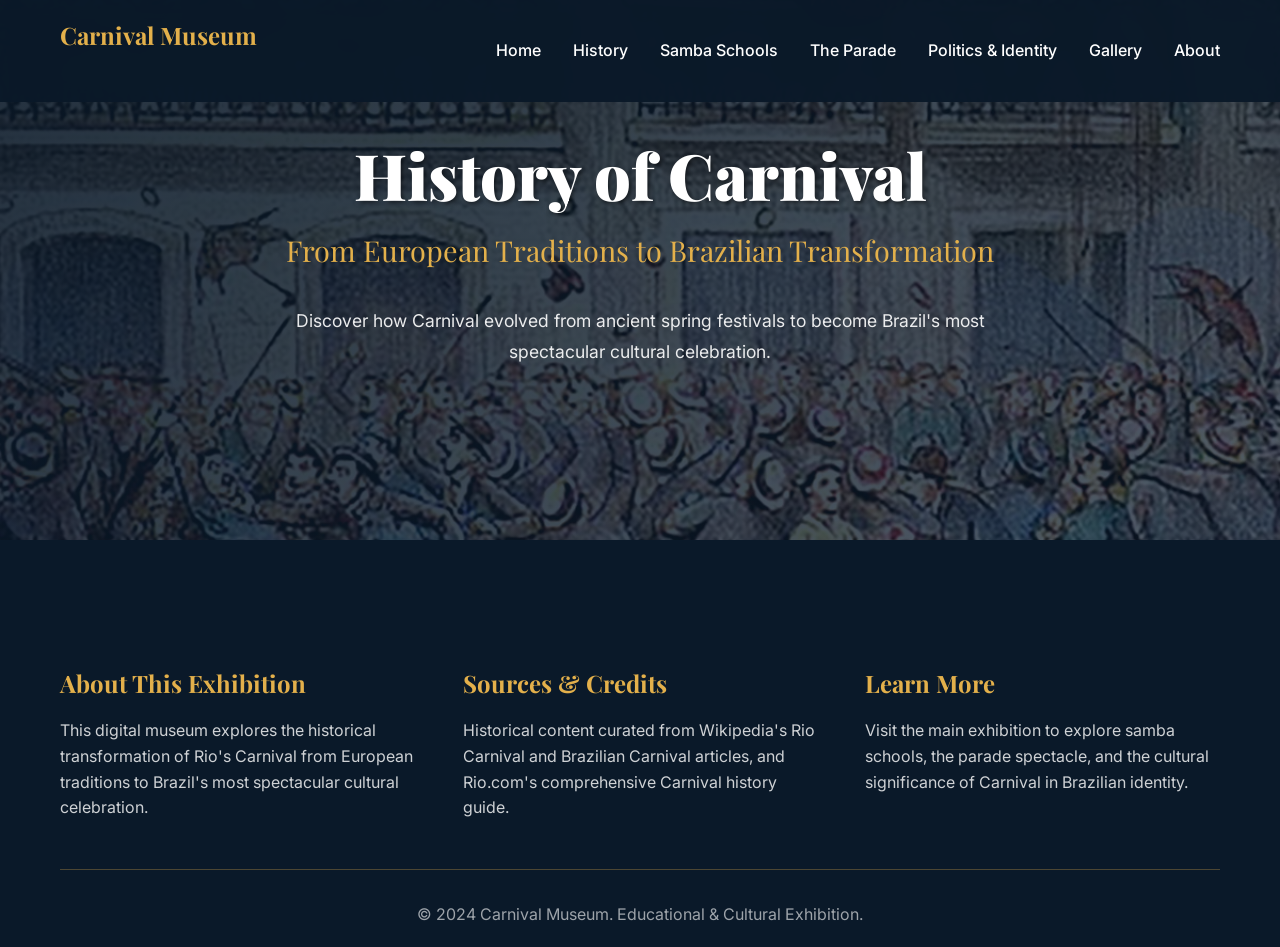
==== commit de62b998: "Remove main content from history page, keep only footer information" ====
--- a/history.html
+++ b/history.html
@@ -48,237 +48,11 @@
         </div>
     </section>
 
-    <!-- History Exhibition Room -->
-    <section class="gallery-room">
-        <div class="container">
-            <h1 class="room-title">History of Carnival</h1>
-            <p class="room-subtitle">From European Traditions to Brazilian Transformation</p>
-            
-            <!-- Curatorial Introduction -->
-            <div class="curatorial-label">
-                <p class="curatorial-label-text">
-                    This exhibition traces Carnival's remarkable journey from ancient European festivals to Brazil's most spectacular cultural celebration. Witness how centuries of cultural exchange, adaptation, and innovation created one of the world's greatest expressions of joy and identity.
-                </p>
-                <p class="curatorial-label-author">— Museum Curator</p>
-            </div>
-            
-            <!-- Historical Artifacts -->
-            <div class="artifact-container">
-                <!-- Artifact 1: European Origins -->
-                <div class="artifact" data-aos="fade-up">
-                    <img src="images/history-03.png" alt="European Carnival Origins" class="artifact-image">
-                    <div class="artifact-metadata">
-                        <h3 class="artifact-title">European Origins</h3>
-                        <p class="artifact-catalog">Catalog #CM.2024.005</p>
-                        <p class="artifact-description">
-                            Carnival's roots trace back to ancient Greek spring festivals celebrating fertility and rebirth. These traditions evolved through Catholic pre-Lenten celebrations, where communities would indulge in feasting and merriment before the solemn period of Lent.
-                        </p>
-                        <div class="artifact-details">
-                            <div class="artifact-detail-item">
-                                <span class="artifact-detail-label">Period:</span> Ancient Greece to Medieval Europe
-                            </div>
-                            <div class="artifact-detail-item">
-                                <span class="artifact-detail-label">Cultural Influence:</span> Pagan festivals, Catholic traditions
-                            </div>
-                            <div class="artifact-detail-item">
-                                <span class="artifact-detail-label">Cultural Significance:</span> Celebration of abundance before fasting
-                            </div>
-                        </div>
-                    </div>
-                </div>
+                                
                 
-                <!-- Artifact 2: Portuguese Arrival -->
-                <div class="artifact" data-aos="fade-up" data-aos-delay="100">
-                    <img src="images/1.-SAMBA-SCHOOL-HISTORY.jpg" alt="Portuguese Colonial Period" class="artifact-image">
-                    <div class="artifact-metadata">
-                        <h3 class="artifact-title">Colonial Transformation</h3>
-                        <p class="artifact-catalog">Catalog #CM.2024.006</p>
-                        <p class="artifact-description">
-                            Portuguese colonizers brought Carnival to Brazil between the 16th and 17th centuries. Initially manifested through "Entrudo" – popular festivals where communities engaged in lighthearted mockery and street celebrations.
-                        </p>
-                        <div class="artifact-details">
-                            <div class="artifact-detail-item">
-                                <span class="artifact-detail-label">Period:</span> 16th-17th centuries
-                            </div>
-                            <div class="artifact-detail-item">
-                                <span class="artifact-detail-label">Key Practice:</span> Entrudo street festivals
-                            </div>
-                            <div class="artifact-detail-item">
-                                <span class="artifact-detail-label">Cultural Significance:</span> Adaptation of European traditions to Brazilian context
-                            </div>
-                        </div>
-                    </div>
-                </div>
                 
-                <!-- Artifact 3: Aristocratic Era -->
-                <div class="artifact" data-aos="fade-up" data-aos-delay="200">
-                    <img src="images/justice.jpg" alt="Aristocratic Carnival" class="artifact-image">
-                    <div class="artifact-metadata">
-                        <h3 class="artifact-title">Grand Societies Era</h3>
-                        <p class="artifact-catalog">Catalog #CM.2024.007</p>
-                        <p class="artifact-description">
-                            Throughout the 1800s, organized parades emerged with "grandes sociedades" where aristocrats paraded in luxurious costumes. Emperor Dom Pedro II participated, elevating Carnival's social status and introducing sophisticated elements.
-                        </p>
-                        <div class="artifact-details">
-                            <div class="artifact-detail-item">
-                                <span class="artifact-detail-label">Period:</span> 19th century
-                            </div>
-                            <div class="artifact-detail-item">
-                                <span class="artifact-detail-label">Key Innovation:</span> Organized parades and aristocratic participation
-                            </div>
-                            <div class="artifact-detail-item">
-                                <span class="artifact-detail-label">Cultural Significance:</span> Social integration and cultural refinement
-                            </div>
-                        </div>
-                    </div>
-                </div>
                 
-                <!-- Artifact 4: Modern Carnival -->
-                <div class="artifact" data-aos="fade-up" data-aos-delay="300">
-                    <img src="images/carnival parade.jpg" alt="Modern Carnival" class="artifact-image">
-                    <div class="artifact-metadata">
-                        <h3 class="artifact-title">Modern Carnival</h3>
-                        <p class="artifact-catalog">Catalog #CM.2024.008</p>
-                        <p class="artifact-description">
-                            Contemporary Carnival represents the pinnacle of cultural evolution – a spectacular fusion of African rhythms, European traditions, and Brazilian innovation. The Sambadrome became the sacred space where samba schools compete for artistic supremacy.
-                        </p>
-                        <div class="artifact-details">
-                            <div class="artifact-detail-item">
-                                <span class="artifact-detail-label">Period:</span> 20th-21st centuries
-                            </div>
-                            <div class="artifact-detail-item">
-                                <span class="artifact-detail-label">Key Innovation:</span> Samba school competitions
-                            </div>
-                            <div class="artifact-detail-item">
-                                <span class="artifact-detail-label">Cultural Significance:</span> Democratic celebration of Brazilian identity
-                            </div>
-                        </div>
-                    </div>
-                </div>
-            </div>
-        </div>
-    </section>
-
-            <div class="container">
-            <div class="history-article">
-                <!-- European Origins -->
-                <div class="history-section" data-aos="fade-up">
-                    <h2>European Origins</h2>
-                    <p>
-                        Carnival's roots trace back to ancient Greek spring festivals celebrating fertility and rebirth. 
-                        These traditions were later incorporated into Catholic pre-Lenten celebrations, where communities 
-                        would indulge in feasting and merriment before the solemn period of Lent.
-                    </p>
-                    <p>
-                        The Portuguese colonizers brought Carnival to Brazil between the 16th and 17th centuries. 
-                        Initially, it manifested through "Entrudo" – a popular festival where public games and 
-                        lighthearted mockery would run wild in the streets. People would soak each other with 
-                        buckets of water and throw mud and food, often leading to street brawls and riots.
-                    </p>
-                </div>
-
-                <!-- Early Brazilian Transformation -->
-                <div class="history-section" data-aos="fade-up" data-aos-delay="100">
-                    <h2>Early Brazilian Transformation</h2>
-                    <p>
-                        Throughout the 1800s, Carnival concepts continued evolving in Brazil. More organized parades 
-                        emerged, such as the "grandes sociedades" (great societies) where the Emperor joined 
-                        celebrations with aristocrats parading in masks with luxurious costumes and music.
-                    </p>
-                    <p>
-                        During the 1840s, masquerade carnival balls set to polkas and waltzes became popular among 
-                        the elite. A decade later, street parades featured horse-drawn floats and military bands. 
-                        Towards the end of the century, Carnival transformed into a working-class festivity where 
-                        people wore costumes and joined parades accompanied by musicians playing string instruments and flutes.
-                    </p>
-                </div>
-
-                <!-- Afro-Brazilian Influence -->
-                <div class="history-section" data-aos="fade-up" data-aos-delay="200">
-                    <h2>Afro-Brazilian Cultural Magic</h2>
-                    <p>
-                        The most significant transformation came with Afro-Brazilian influence. After the abolition 
-                        of slavery in 1888, Africans brought their pulsating rhythms of samba to the impoverished 
-                        slums surrounding Rio. The samba emerged as an eclectic mix of music, song, and dance 
-                        styles that Afro-Brazilians developed by adapting different cultural inputs to produce a 
-                        new musical genre.
-                    </p>
-                    <p>
-                        By 1917, samba became an integral part of Rio Carnival. From the poorest slums to the 
-                        richest mansions, samba spread quickly through the city, truly bringing the Brazilian people 
-                        together regardless of economic class. Samba lies at the heart of Carioca culture and remains 
-                        the defining sound of Carnival.
-                    </p>
-                </div>
-
-                <!-- Modern Carnival -->
-                <div class="history-section" data-aos="fade-up" data-aos-delay="300">
-                    <h2>The Birth of Modern Carnival</h2>
-                    <p>
-                        The first "escolas de samba" (samba school) to be formed was Mangueira in 1928. Soon, 
-                        theme songs, elaborate costumes, and floats became the main attraction of Rio Carnival. 
-                        Many other teams from different communities in Rio neighborhoods followed Mangueira's footsteps, 
-                        forming samba schools to participate in Carnival.
-                    </p>
-                    <p>
-                        During the 1920s and 1930s, samba schools became popular as a way for "blocos" (street groups) 
-                        to increase their legitimacy and avoid police oppression. At the time, Black people were often 
-                        oppressed by police for street Carnival activities as the city attempted to become a 
-                        European-style capital.
-                    </p>
-                    <p>
-                        The samba parade soon became the most popular event in Rio, with organizers forced to set 
-                        time limits for each team in 1971. The streets of Rio remained the main stage for Carnival 
-                        until 1984, when the Sambadrome, built by world-famous architect Oscar Niemeyer, became 
-                        the permanent home of the spectacular parades.
-                    </p>
-                </div>
-
-                <!-- Cultural Synthesis -->
-                <div class="history-section" data-aos="fade-up" data-aos-delay="400">
-                    <h2>A True Cultural Synthesis</h2>
-                    <p>
-                        Brazilian Carnival is essentially a synthesis of European, Native American, and Afro-Brazilian 
-                        cultural influences. Each group played an important role in developing the structure and 
-                        aesthetic of today's celebrations. The main rhythms were developed by Afro-Brazilians but 
-                        incorporate European instruments like the cavaquinho and pandeiro. Carnival costumes also 
-                        borrow concepts from Indigenous peoples' clothing, featuring feathers and elaborate adornments.
-                    </p>
-                    <p>
-                        Religious cultural references are common in Brazilian Carnival, particularly those related to 
-                        Catholicism and Afro-Candomblé practices. This rich cultural blend has transformed Carnival 
-                        from its European origins into a uniquely Brazilian expression of joy, creativity, and cultural identity.
-                    </p>
-                </div>
-            </div>
-
-            <!-- Back to Exhibits -->
-            <div class="back-to-exhibits" data-aos="fade-up" data-aos-delay="500">
-                <a href="index.html#exhibits" class="cta-button">← Back to Exhibits</a>
-            </div>
-
-            <!-- Page Navigation -->
-            <div class="page-navigation" data-aos="fade-up" data-aos-delay="600">
-                <div class="nav-buttons">
-                    <a href="index.html#exhibits" class="nav-button prev-button">
-                        <span class="nav-arrow">←</span>
-                        <div class="nav-text">
-                            <span class="nav-label">Previous</span>
-                            <span class="nav-title">Exhibits Home</span>
-                        </div>
-                    </a>
-                    <a href="samba-schools.html" class="nav-button next-button">
-                        <div class="nav-text">
-                            <span class="nav-label">Next</span>
-                            <span class="nav-title">Samba Schools</span>
-                        </div>
-                        <span class="nav-arrow">→</span>
-                    </a>
-                </div>
-            </div>
-        </div>
-    </section>
-
+                            
     <!-- Footer -->
     <footer class="footer">
         <div class="container">
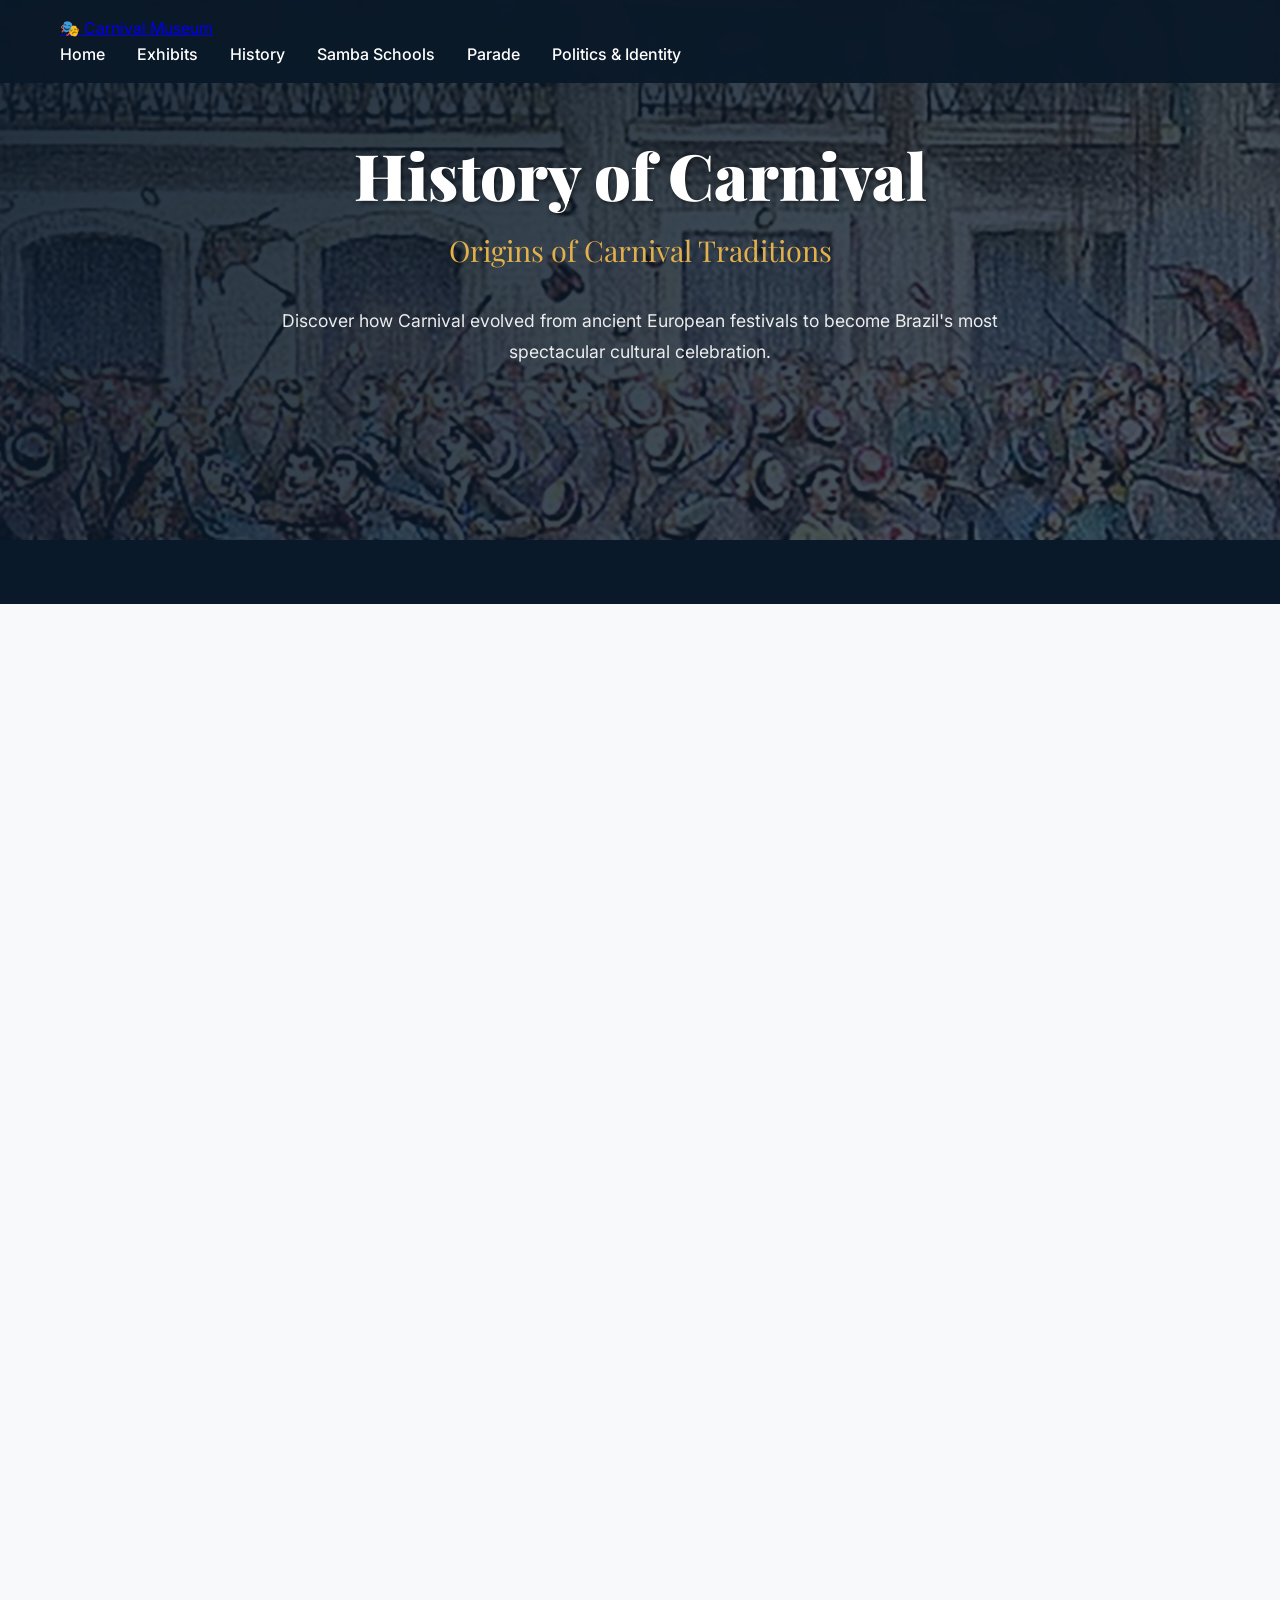
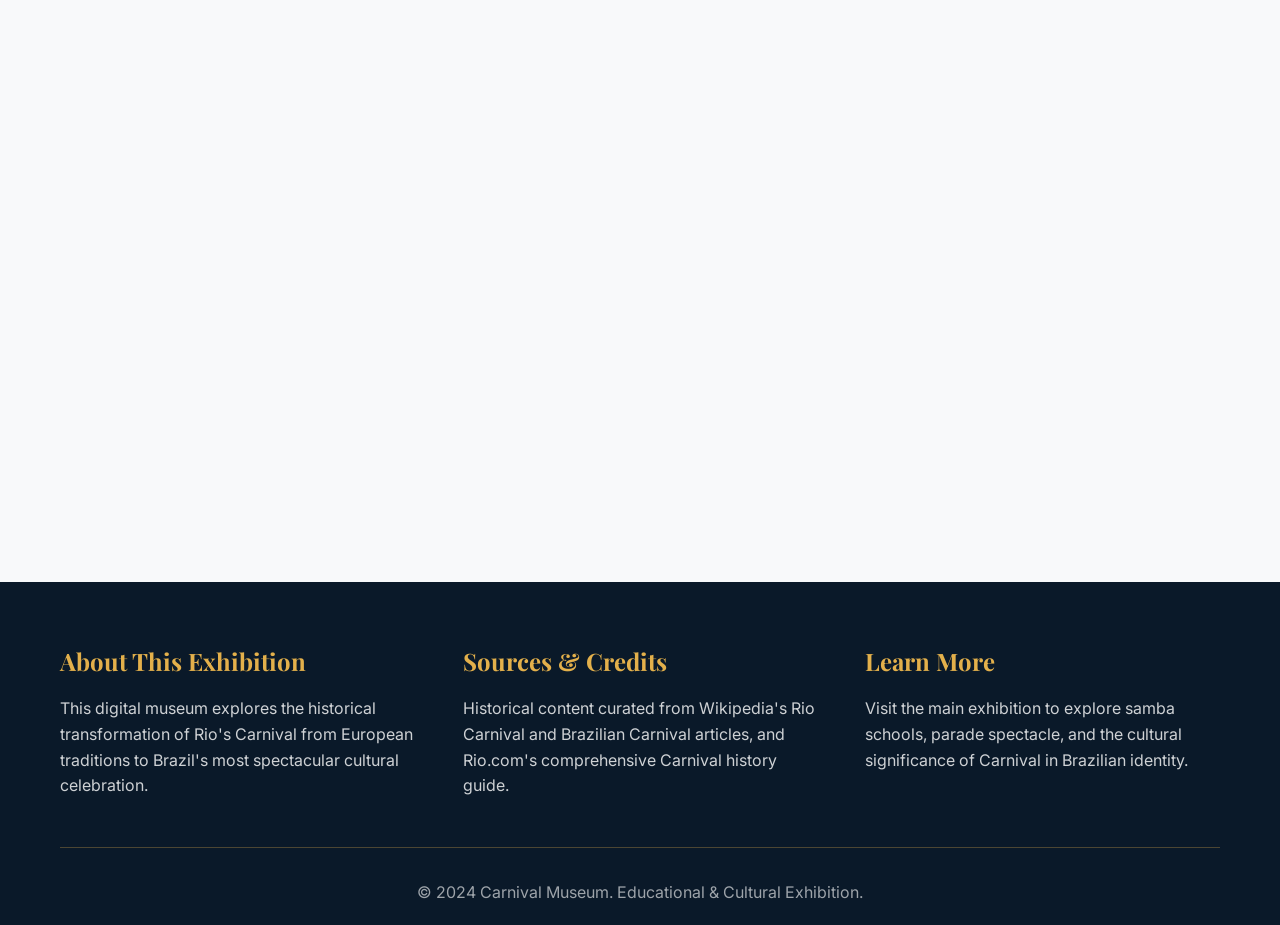
==== commit f0b2d507: "Update history page with origins of Carnival traditions from European influences to Brazilian transf" ====
--- a/history.html
+++ b/history.html
@@ -5,33 +5,30 @@
     <meta name="viewport" content="width=device-width, initial-scale=1.0">
     <title>History of Carnival - Digital Museum</title>
     <link rel="stylesheet" href="styles.css">
-    <link rel="preconnect" href="https://fonts.googleapis.com">
-    <link rel="preconnect" href="https://fonts.gstatic.com" crossorigin>
-    <link href="https://fonts.googleapis.com/css2?family=Playfair+Display:wght@400;700;900&family=Inter:wght@300;400;500;600&display=swap" rel="stylesheet">
+    <link href="https://fonts.googleapis.com/css2?family=Playfair+Display:wght@400;700&family=Inter:wght@400;500;600;700&display=swap" rel="stylesheet">
+    <link href="https://unpkg.com/aos@2.3.1/dist/aos.css" rel="stylesheet">
+    <script src="https://unpkg.com/aos@2.3.1/dist/aos.js"></script>
 </head>
 <body>
-    <!-- Navigation Bar -->
-    <header class="navbar" id="navbar">
-        <div class="nav-container">
-            <div class="nav-logo">
-                <h2>Carnival Museum</h2>
+    <!-- Navigation -->
+    <nav class="navbar">
+        <div class="container">
+            <div class="nav-brand">
+                <a href="index.html#home" class="brand-link">
+                    <span class="brand-icon">🎭</span>
+                    <span class="brand-text">Carnival Museum</span>
+                </a>
             </div>
-            <nav class="nav-menu" id="nav-menu">
-                <a href="index.html#home" class="nav-link">Home</a>
-                <a href="history.html" class="nav-link">History</a>
-                <a href="samba-schools.html" class="nav-link">Samba Schools</a>
-                <a href="parade.html" class="nav-link">The Parade</a>
-                <a href="politics.html" class="nav-link">Politics & Identity</a>
-                <a href="index.html#gallery" class="nav-link">Gallery</a>
-                <a href="index.html#about" class="nav-link">About</a>
-            </nav>
-            <div class="hamburger" id="hamburger">
-                <span class="bar"></span>
-                <span class="bar"></span>
-                <span class="bar"></span>
-            </div>
+            <ul class="nav-menu">
+                <li><a href="index.html#home" class="nav-link">Home</a></li>
+                <li><a href="index.html#exhibits" class="nav-link">Exhibits</a></li>
+                <li><a href="history.html" class="nav-link active">History</a></li>
+                <li><a href="samba-schools.html" class="nav-link">Samba Schools</a></li>
+                <li><a href="parade.html" class="nav-link">Parade</a></li>
+                <li><a href="politics.html" class="nav-link">Politics & Identity</a></li>
+            </ul>
         </div>
-    </header>
+    </nav>
 
     <!-- History Hero Section -->
     <section class="history-hero">
@@ -41,18 +38,84 @@
         </div>
         <div class="hero-content">
             <h1 class="hero-title">History of Carnival</h1>
-            <h2 class="hero-subtitle">From European Traditions to Brazilian Transformation</h2>
+            <h2 class="hero-subtitle">Origins of Carnival Traditions</h2>
             <p class="hero-description">
-                Discover how Carnival evolved from ancient spring festivals to become Brazil's most spectacular cultural celebration.
+                Discover how Carnival evolved from ancient European festivals to become Brazil's most spectacular cultural celebration.
             </p>
         </div>
     </section>
 
-                                
-                
-                
-                
-                            
+    <!-- History Content -->
+    <section class="history-content">
+        <div class="container">
+            <div class="history-article">
+                <!-- European Origins to Brazilian Transformation -->
+                <div class="history-section" data-aos="fade-up">
+                    <h2>Origins of Carnival Traditions</h2>
+                    <p>
+                        Carnival's roots trace back to ancient European spring festivals celebrating fertility and rebirth. 
+                        These traditions were later incorporated into Catholic pre-Lenten celebrations, where communities 
+                        would indulge in feasting and merriment before the solemn period of Lent.
+                    </p>
+                    <p>
+                        The Portuguese colonizers brought Carnival to Brazil between the 16th and 17th centuries. 
+                        Initially, it manifested through "Entrudo" – a popular festival where public games and 
+                        lighthearted mockery would run wild in the streets. People would soak each other with 
+                        buckets of water and throw mud and food, often leading to street brawls and riots.
+                    </p>
+                    <p>
+                        Throughout the 1800s, Carnival concepts continued evolving in Brazil. More organized parades 
+                        emerged, such as the "grandes sociedades" (great societies) where the Emperor joined 
+                        celebrations with aristocrats parading in masks with luxurious costumes and music.
+                    </p>
+                    <p>
+                        The most significant transformation came with Afro-Brazilian influence. After the abolition 
+                        of slavery in 1888, Africans brought their pulsating rhythms of samba to the impoverished 
+                        slums surrounding Rio. The samba emerged as an eclectic mix of music, song, and dance 
+                        styles that Afro-Brazilians developed by adapting different cultural inputs to produce a 
+                        new musical genre.
+                    </p>
+                    <p>
+                        By 1917, samba became an integral part of Rio Carnival. From the poorest slums to the 
+                        richest mansions, samba spread quickly through the city, truly bringing the Brazilian people 
+                        together regardless of economic class. Samba lies at the heart of Carioca culture and remains 
+                        the defining sound of Carnival.
+                    </p>
+                    <p>
+                        Today's Rio Carnival represents a spectacular fusion of African rhythms, European traditions, 
+                        and Brazilian innovation. The construction of the Sambadrome in 1984 created a dedicated 
+                        space for samba school competitions, elevating Carnival to a world-class cultural event.
+                    </p>
+                </div>
+
+                <!-- Back to Exhibits -->
+                <div class="back-to-exhibits" data-aos="fade-up" data-aos-delay="500">
+                    <a href="index.html#exhibits" class="cta-button">← Back to Exhibits</a>
+                </div>
+
+                <!-- Page Navigation -->
+                <div class="page-navigation" data-aos="fade-up" data-aos-delay="600">
+                    <div class="nav-buttons">
+                        <a href="index.html#exhibits" class="nav-button prev-button">
+                            <span class="nav-arrow">←</span>
+                            <div class="nav-text">
+                                <span class="nav-label">Previous</span>
+                                <span class="nav-title">Exhibits Home</span>
+                            </div>
+                        </a>
+                        <a href="samba-schools.html" class="nav-button next-button">
+                            <div class="nav-text">
+                                <span class="nav-label">Next</span>
+                                <span class="nav-title">Samba Schools</span>
+                            </div>
+                            <span class="nav-arrow">→</span>
+                        </a>
+                    </div>
+                </div>
+            </div>
+        </div>
+    </section>
+
     <!-- Footer -->
     <footer class="footer">
         <div class="container">
@@ -74,7 +137,7 @@
                 <div class="footer-section">
                     <h3>Learn More</h3>
                     <p>
-                        Visit the main exhibition to explore samba schools, the parade spectacle, and the cultural 
+                        Visit the main exhibition to explore samba schools, parade spectacle, and the cultural 
                         significance of Carnival in Brazilian identity.
                     </p>
                 </div>
